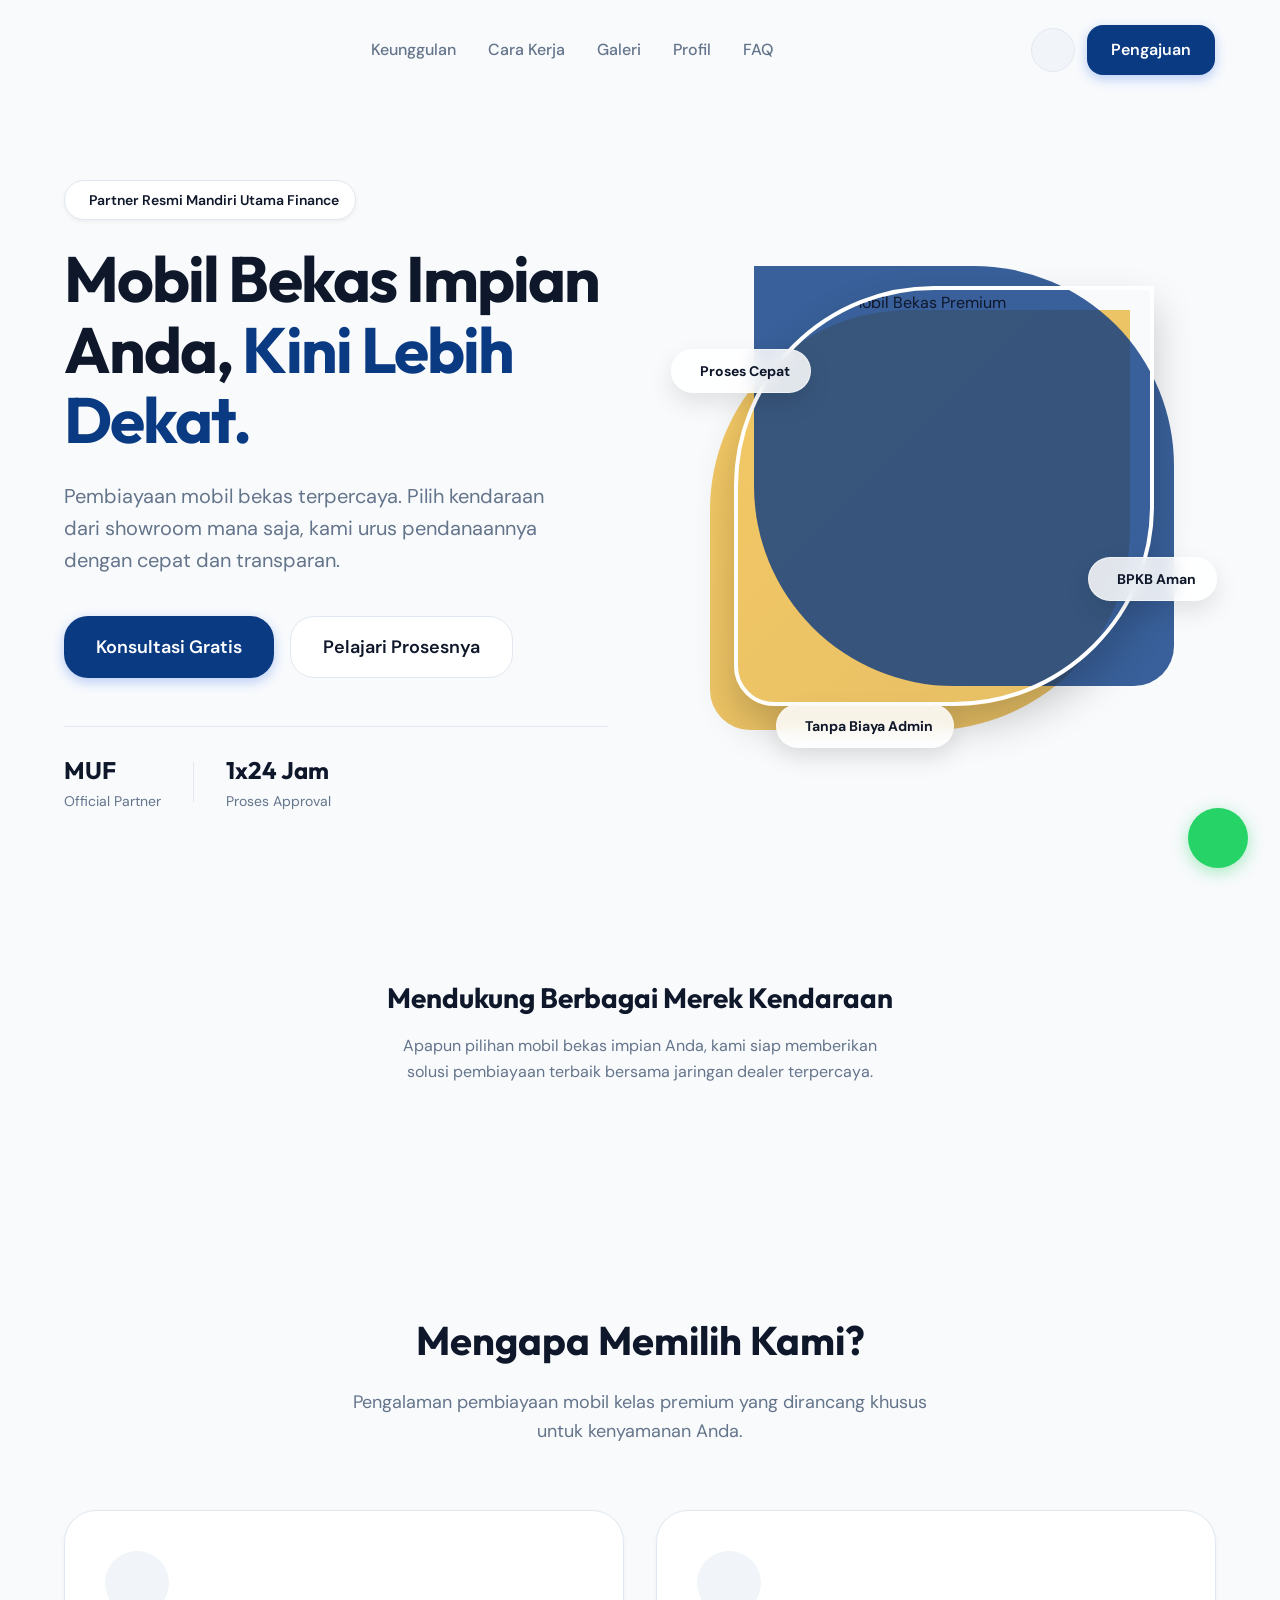
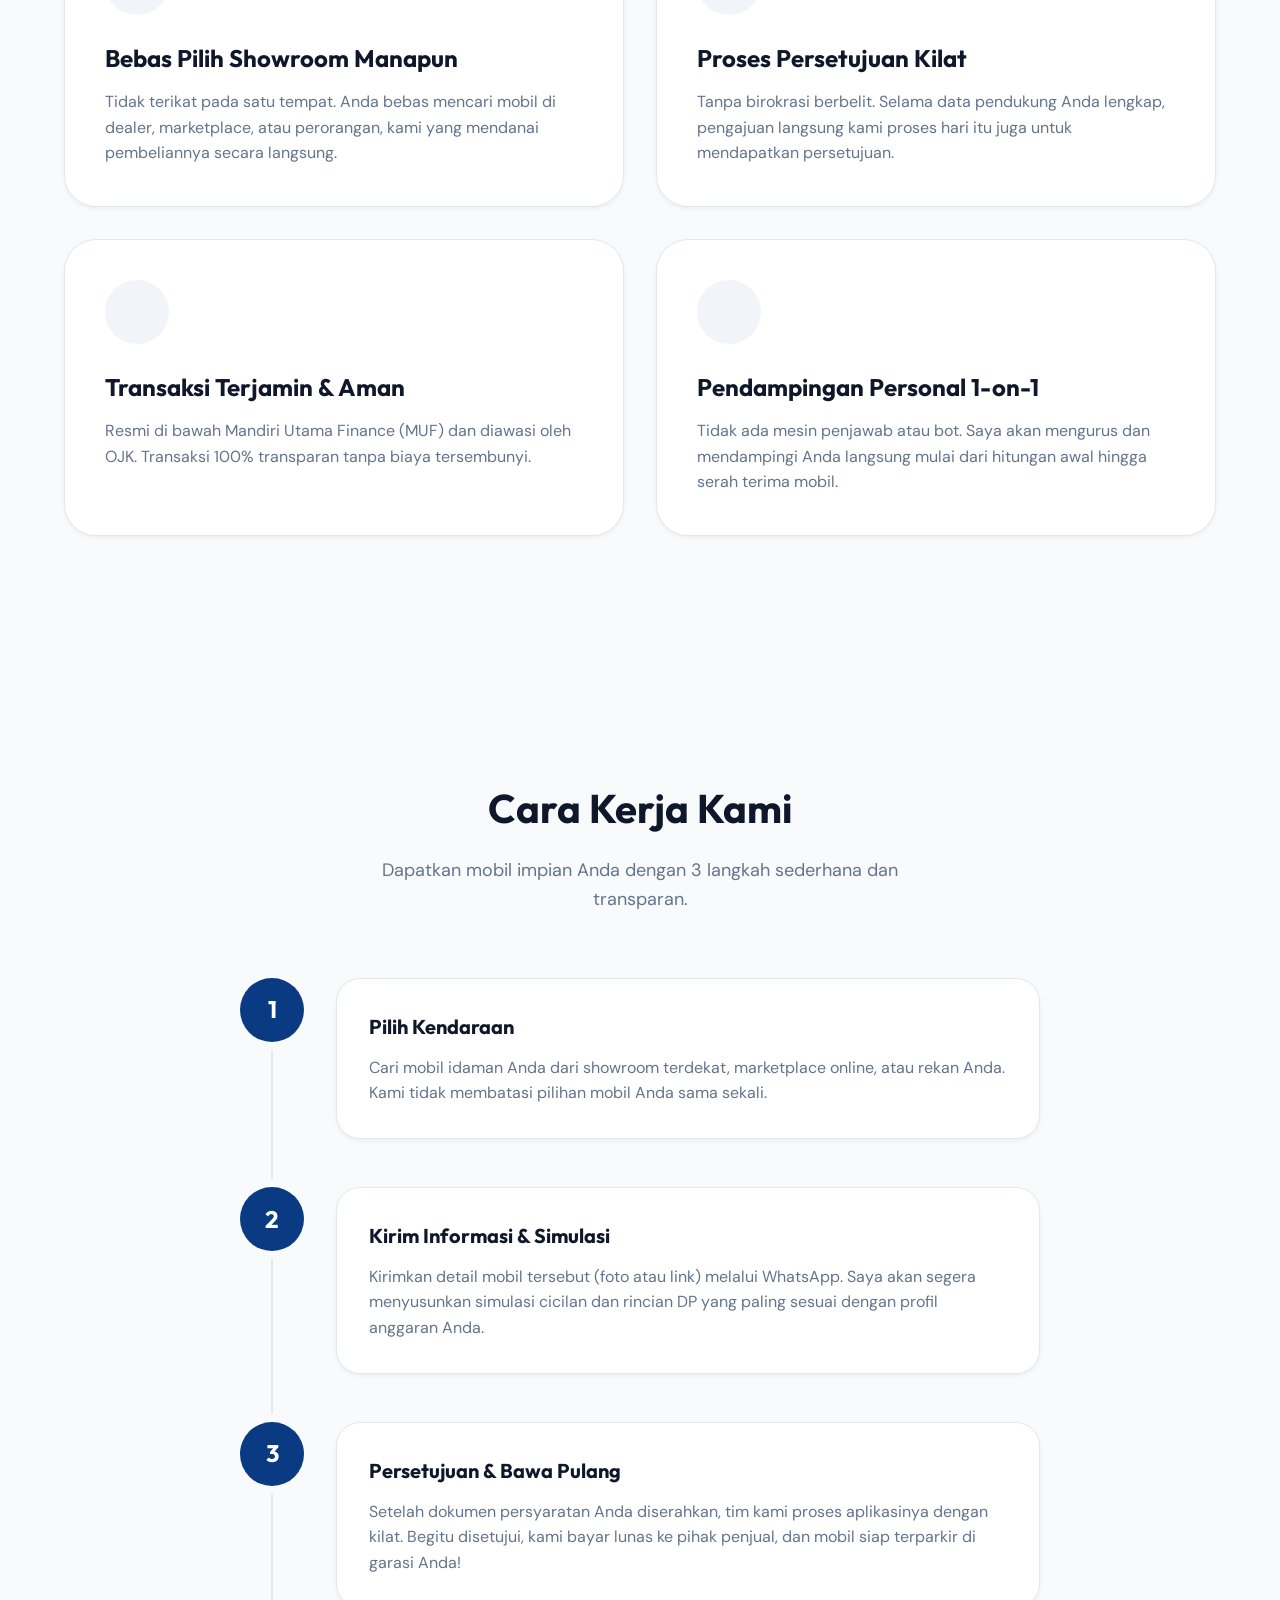
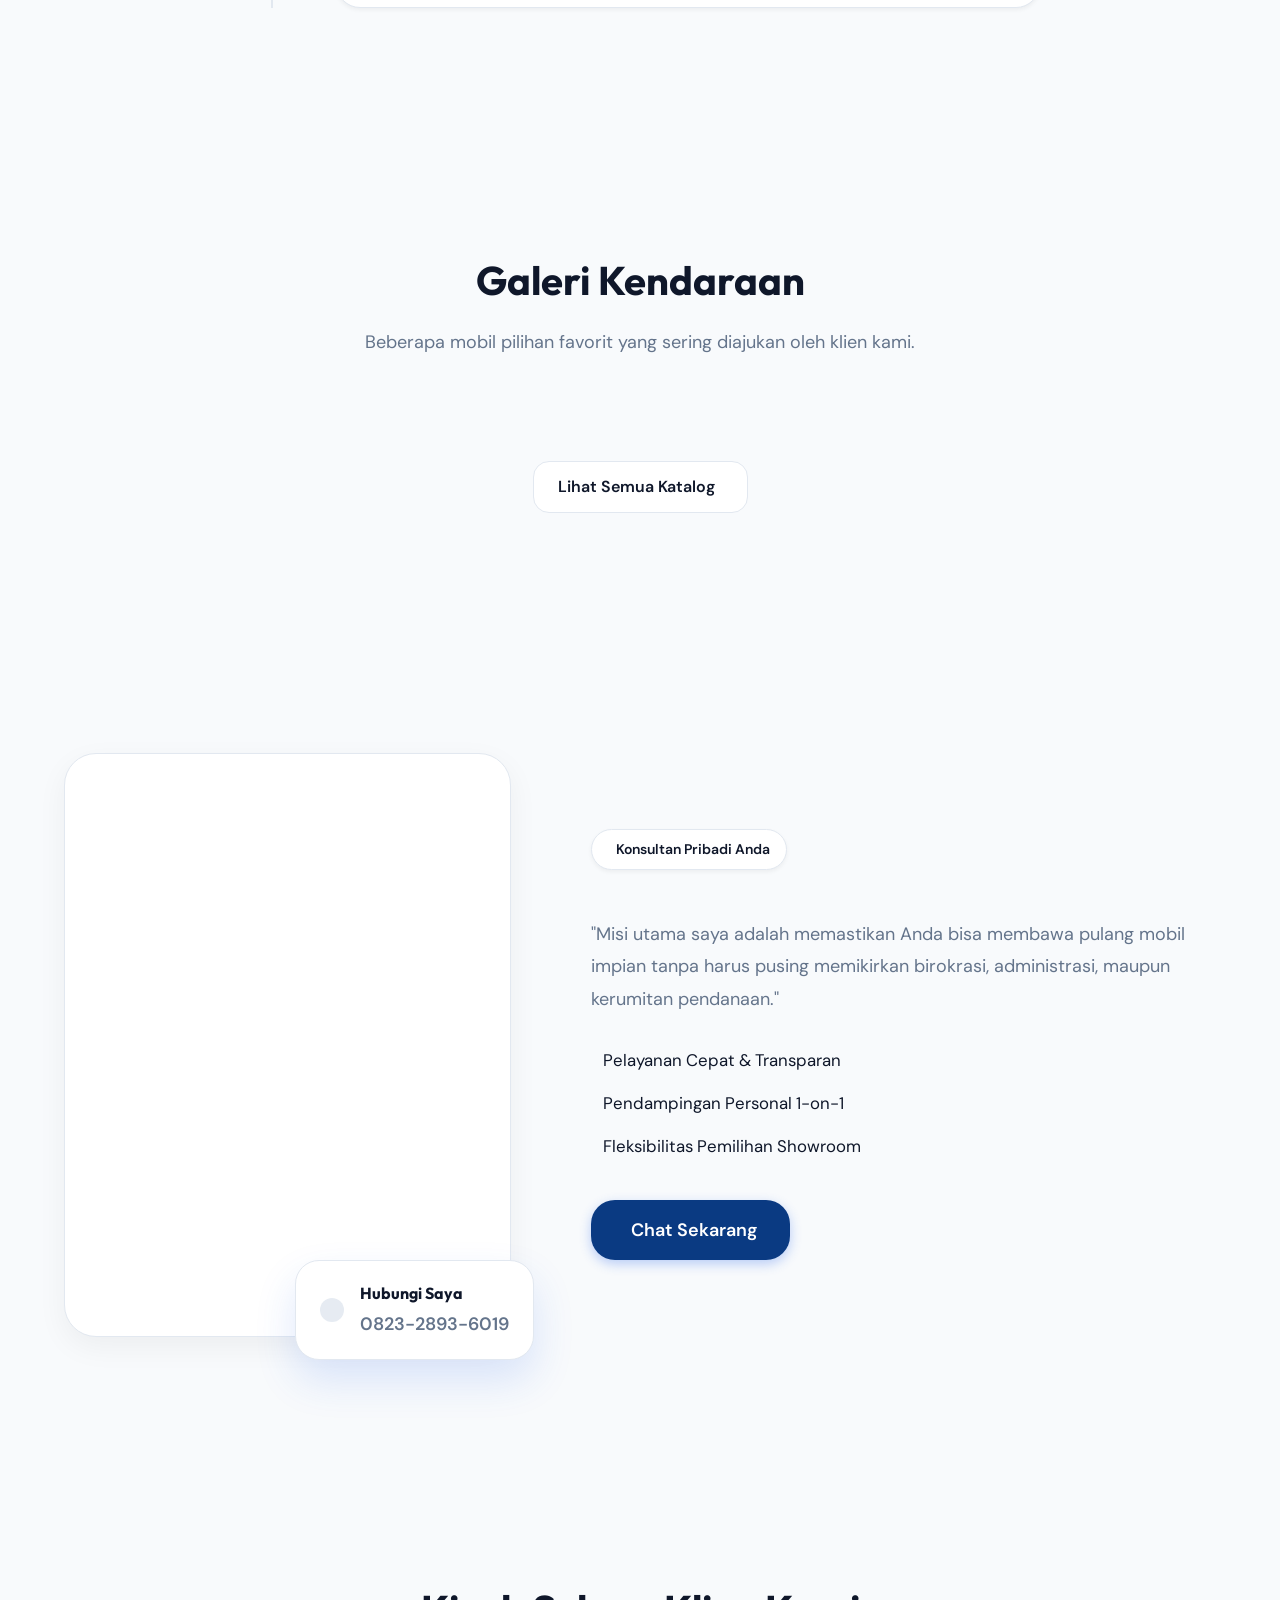
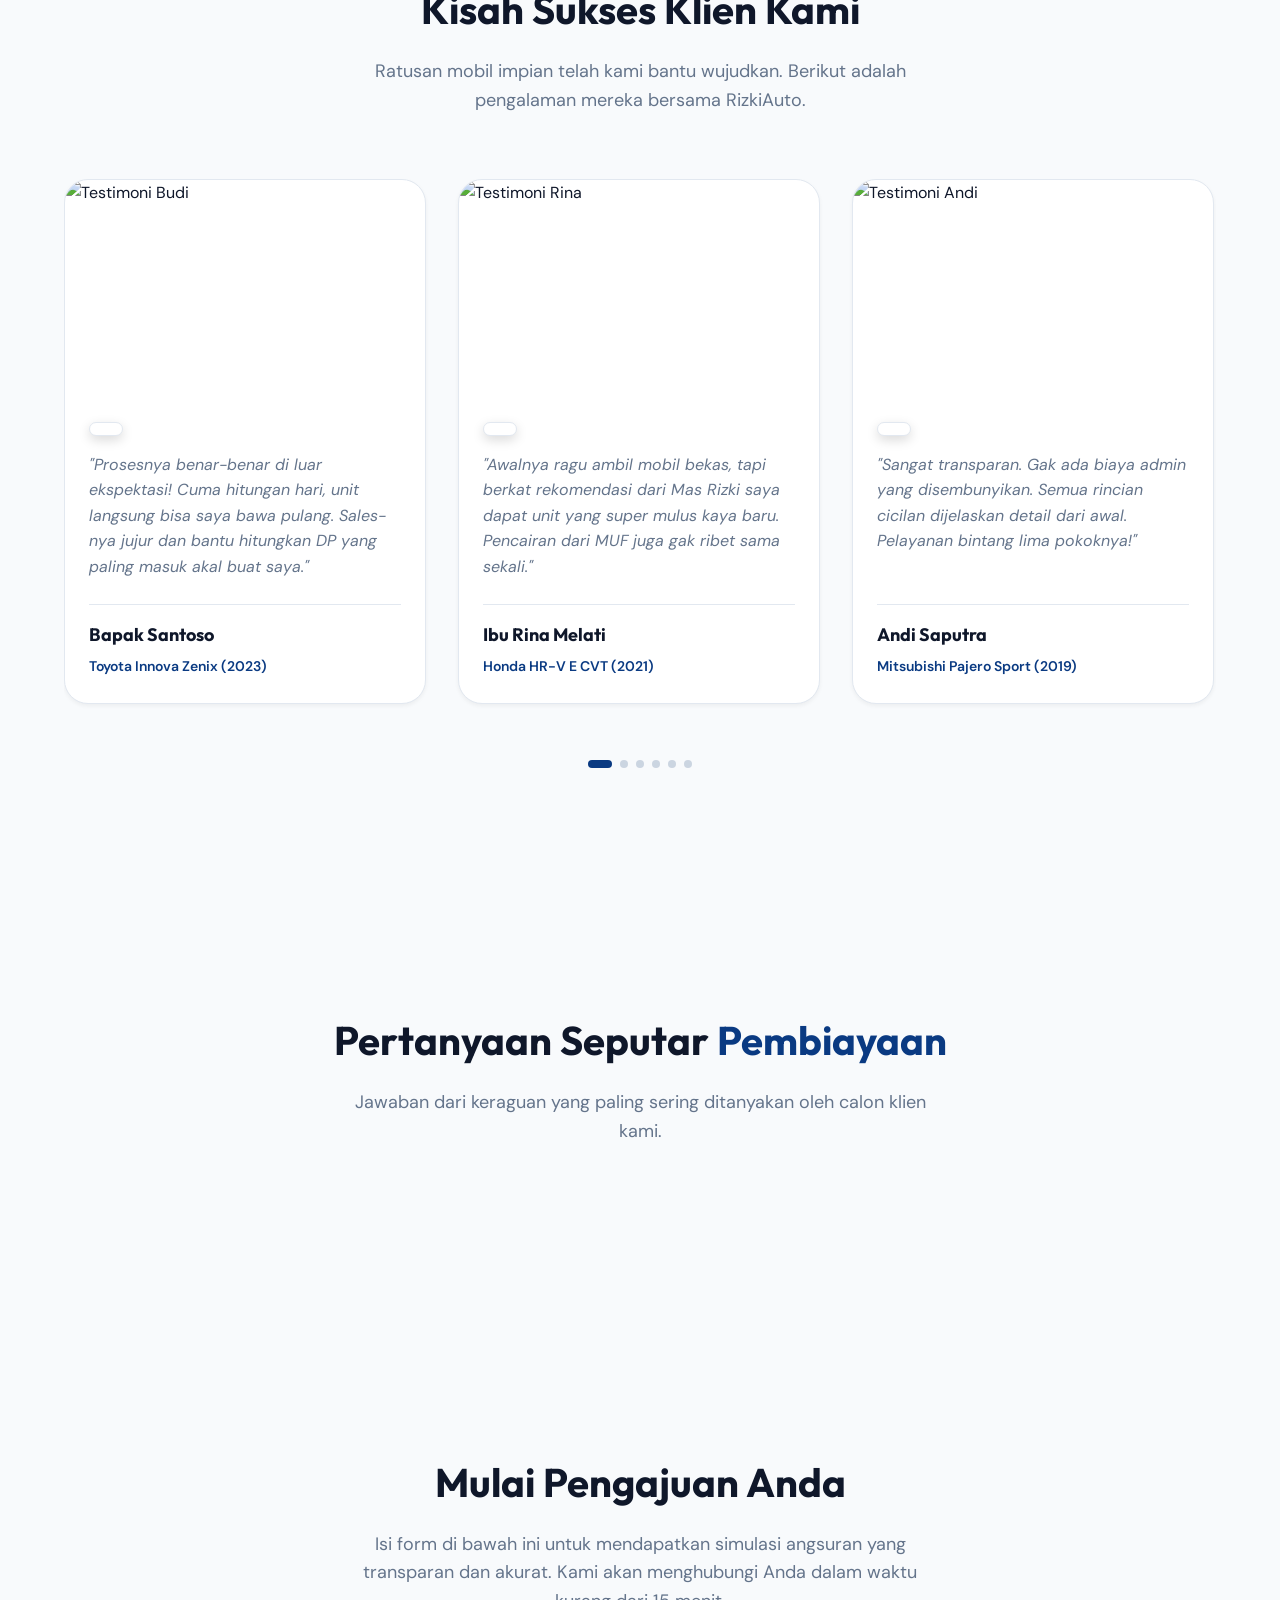
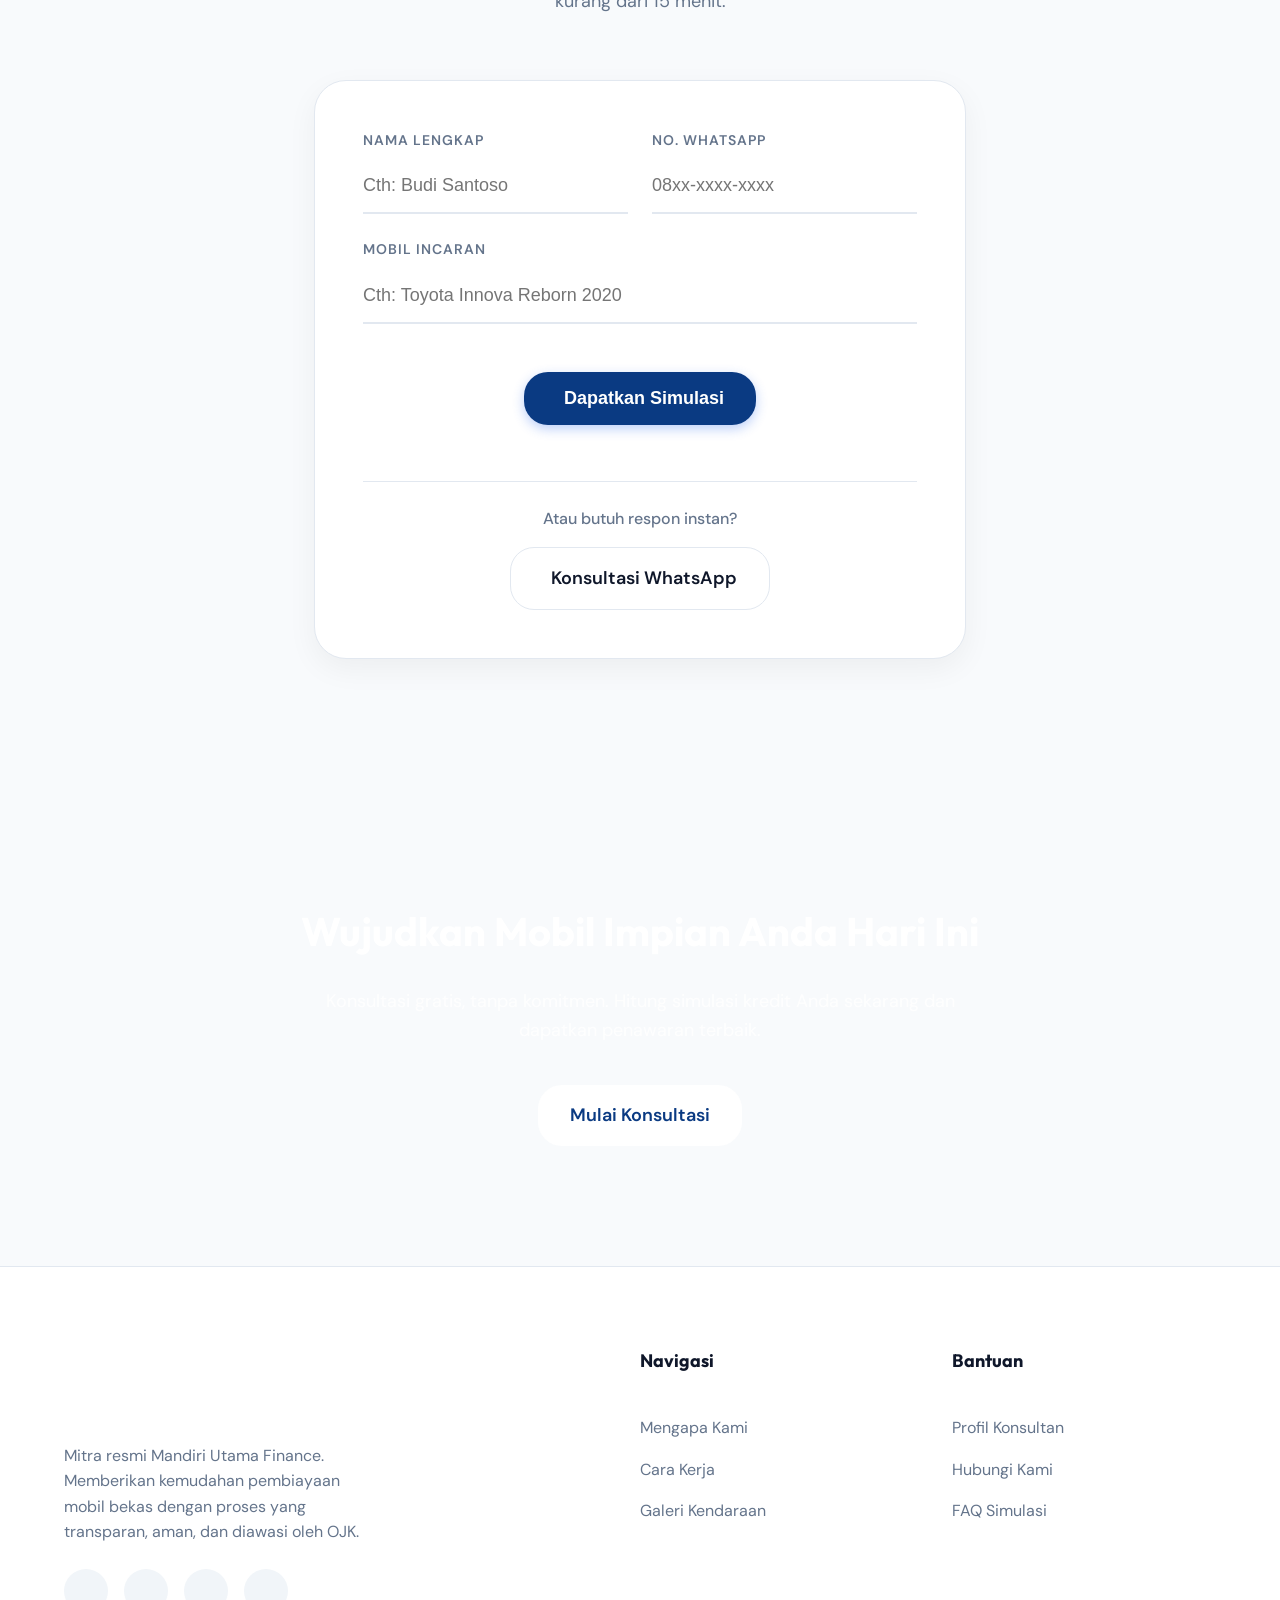
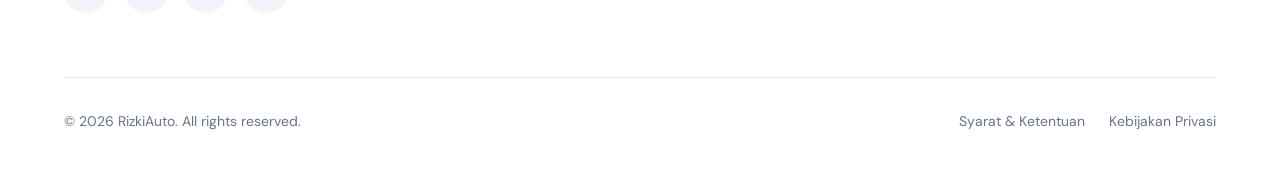
==== index.html @ 4e0bd1a8 "feat: revamp admin dashboard with theme toggle, charts, stats grid, and custom scrollbar" ====
<!DOCTYPE html>
<html lang="id">
<head>
    <meta charset="UTF-8">
    <meta name="viewport" content="width=device-width, initial-scale=1.0">
    <link rel="icon" type="image/x-icon" href="assets/img/favicon.ico">
    <title>RizkiAuto | Pembiayaan Mobil Bekas & Kredit via MUF</title>
    <link rel="canonical" href="https://rizkiauto.id/">
    <meta property="og:image" content="https://rizkiauto.id/assets/img/Photo.jpg">
    <meta property="og:site_name" content="RizkiAuto MUF">
    <meta name="description" content="Layanan pembiayaan mobil bekas terpercaya dan transparan bersama RizkiAuto, konsultan resmi Mandiri Utama Finance (MUF). Hitung simulasi kredit Anda sekarang.">
    <!-- SEO & Social Media (Open Graph) -->
    <meta property="og:title" content="RizkiAuto | Pembiayaan Mobil Bekas & Kredit via MUF">
    <meta property="og:description" content="Layanan pembiayaan mobil bekas terpercaya dan transparan bersama RizkiAuto, konsultan resmi Mandiri Utama Finance (MUF). Hitung simulasi kredit Anda sekarang.">
    <meta property="og:type" content="website">
    <meta property="og:url" content="https://rizkiauto.id">
    
    <!-- Schema Markup (JSON-LD) for Google -->
    <script type="application/ld+json">
    {
      "@context": "https://schema.org",
      "@type": "FinancialService",
      "name": "RizkiAuto - Pembiayaan Mobil Bekas MUF",
      "description": "Layanan pembiayaan dan kredit mobil bekas resmi Mandiri Utama Finance (MUF) dengan DP ringan dan proses cepat.",
      "url": "https://rizkiauto.id",
      "telephone": "+6282328936019",
      "areaServed": "Indonesia"
    }
    </script>
    
    <!-- Fonts -->
    <link rel="preconnect" href="https://fonts.googleapis.com">
    <link rel="preconnect" href="https://fonts.gstatic.com" crossorigin>
    <link href="https://fonts.googleapis.com/css2?family=Outfit:wght@400;500;600;700;800&family=DM+Sans:wght@400;500;600&display=swap" rel="stylesheet">
    
    <!-- Phosphor Icons (Premium Modern Icons) -->
    <link href="https://cdn.jsdelivr.net/npm/remixicon@4.2.0/fonts/remixicon.css" rel="stylesheet" />

    <!-- Main Stylesheet -->
    <link rel="stylesheet" href="assets/css/style.css?v=12">
    <!-- FAQ Schema (JSON-LD) for Google Rich Snippets -->
    <script type="application/ld+json">
    {
      "@context": "https://schema.org",
      "@type": "FAQPage",
      "mainEntity": [{
        "@type": "Question",
        "name": "Apakah bisa dibantu jika data BI Checking (SLIK OJK) kurang bagus?",
        "acceptedAnswer": {
          "@type": "Answer",
          "text": "Tentu, kami akan menganalisa tingkat keparahan dari riwayat SLIK Anda. Selama bukan berstatus Kolektibilitas 5 (Macet Total), tim kami dan pihak MUF akan mencari jalan keluar terbaik atau menyarankan opsi penjamin."
        }
      }, {
        "@type": "Question",
        "name": "Berapa lama proses persetujuan (ACC) kredit?",
        "acceptedAnswer": {
          "@type": "Answer",
          "text": "Proses survei hingga persetujuan rata-rata memakan waktu 1 hingga 3 hari kerja sejak dokumen persyaratan diterima lengkap."
        }
      }, {
        "@type": "Question",
        "name": "Apakah kendaraan harus dari showroom tertentu?",
        "acceptedAnswer": {
          "@type": "Answer",
          "text": "Tidak. Anda bebas mencari mobil impian di mana saja: showroom langganan, marketplace online (OLX, FB), maupun dari perorangan."
        }
      }, {
        "@type": "Question",
        "name": "Apakah ada biaya tersembunyi atau biaya konsultasi?",
        "acceptedAnswer": {
          "@type": "Answer",
          "text": "Tidak ada sama sekali. RizkiAuto tidak memungut biaya pendaftaran atau konsultasi. Semua biaya sudah masuk ke rincian transparan dari MUF."
        }
      }]
    }
    </script>
</head>
<body>



    <!-- Floating Navbar -->
    <nav class="floating-nav">
        <div class="nav-container">
            <a href="#" class="brand">
                <img src="[data-uri]" class="website-logo-img" alt="Mandiri Utama Finance" style="height: 48px; width: auto; object-fit: contain;">
            </a>
                        <div class="nav-links">
                <a href="#keunggulan">Keunggulan</a>
                <a href="#proses">Cara Kerja</a>
                <a href="galeri.html">Galeri</a>
                <a href="#profil">Profil</a>
                <a href="#faq">FAQ</a>
            </div>
            <div class="nav-actions">
                <button id="theme-toggle" class="icon-btn desktop-only" aria-label="Toggle Theme">
                    <i class="ri-moon-line"></i>
                </button>
                <a href="#kontak" class="btn btn-primary desktop-only">Pengajuan</a>
                <button id="mobile-menu-btn" class="icon-btn mobile-only" aria-label="Menu">
                    <i class="ri-menu-3-line"></i>
                </button>
            </div>
        </div>
        <!-- Mobile Dropdown Menu -->
        <div id="mobile-menu" class="mobile-menu-dropdown">
            <div class="mobile-nav-links">
                <!-- Links will be cloned by JS or we can hardcode them, but let s just copy them -->
                <a href="index.html#keunggulan">Keunggulan</a>
                <a href="index.html#proses">Cara Kerja</a>
                <a href="galeri.html">Galeri</a>
                <a href="index.html#profil">Profil</a>
                <a href="index.html#faq">FAQ</a>
            </div>
            <div class="mobile-nav-bottom">
                <button id="theme-toggle-mobile-menu" class="btn btn-secondary" style="width: 100%; justify-content: center; margin-bottom: 12px;">
                    <i class="ri-moon-line"></i> Ganti Tema
                </button>
                <a href="#kontak" class="btn btn-primary" style="width: 100%; justify-content: center;">Pengajuan</a>
            </div>
        </div>
    </nav>

    <main>
        <!-- Clean, Professional Hero Section -->
        <section class="hero">
            <div class="container hero-container">
                <div class="hero-content">
                    <div class="badge">
                        <i class="ri-checkbox-circle-fill text-primary"></i>
                        Partner Resmi Mandiri Utama Finance
                    </div>
                    <h1 class="hero-title">
                        Mobil Bekas Impian Anda, <span class="text-primary">Kini Lebih Dekat.</span>
                    </h1>
                    <p class="hero-subtitle">
                        Pembiayaan mobil bekas terpercaya. Pilih kendaraan dari showroom mana saja, kami urus pendanaannya dengan cepat dan transparan.
                    </p>
                    <div class="hero-cta-group">
                        <a href="https://wa.me/6282328936019" class="btn btn-primary btn-large" target="_blank">
                            Konsultasi Gratis
                        </a>
                        <a href="#proses" class="btn btn-secondary btn-large">
                            Pelajari Prosesnya
                        </a>
                    </div>
                    
                    <div class="trust-indicators">
                        <div class="stat-item">
                            <span class="stat-value">MUF</span>
                            <span class="stat-label">Official Partner</span>
                        </div>
                        <div class="stat-divider"></div>
                        <div class="stat-item">
                            <span class="stat-value">1x24 Jam</span>
                            <span class="stat-label">Proses Approval</span>
                        </div>
                    </div>
                </div>

                <div class="hero-visual">
                    <div class="hero-image-shape">
                                                <img src="assets/img/car1.avif" alt="Pembiayaan Mobil Bekas Premium" class="hero-main-image">
                        
                        <!-- Floating Info Badges -->
                        <div class="floating-badge badge-1">
                            <i class="ri-flashlight-fill"></i>
                            <span>Proses Cepat</span>
                        </div>
                        <div class="floating-badge badge-2">
                            <i class="ri-shield-check-fill"></i>
                            <span>BPKB Aman</span>
                        </div>
                        <div class="floating-badge badge-3">
                            <i class="ri-hand-coin-fill"></i>
                            <span>Tanpa Biaya Admin</span>
                        </div>
                    </div>
                </div>
            </div>
        </section>

        <!-- Brand Marquee Section -->
        <div class="brand-marquee-section">
            <div class="container">
                <div style="text-align: center; margin-bottom: 40px;">
                    <h3 style="font-family: var(--font-display); font-size: 1.75rem; font-weight: 700; color: var(--text-main); margin-bottom: 12px;">Mendukung Berbagai Merek Kendaraan</h3>
                    <p style="color: var(--text-muted); max-width: 500px; margin: 0 auto;">Apapun pilihan mobil bekas impian Anda, kami siap memberikan solusi pembiayaan terbaik bersama jaringan dealer terpercaya.</p>
                </div>
                <div class="brand-marquee">
                <div class="brand-marquee-track"></div>
                </div>
            </div>
        </div>
    </div>

        <!-- Bento Grid Features Section -->
        <section id="keunggulan" class="section">
            <div class="container">
                <div class="section-header text-center">
                    <h2 class="section-title">Mengapa Memilih Kami?</h2>
                    <p class="section-subtitle">Pengalaman pembiayaan mobil kelas premium yang dirancang khusus untuk kenyamanan Anda.</p>
                </div>

                <div class="features-grid">
                    <div class="feature-card">
                        <div class="icon-circle text-primary"><i class="ri-store-2-line"></i></div>
                        <h3>Bebas Pilih Showroom Manapun</h3>
                        <p>Tidak terikat pada satu tempat. Anda bebas mencari mobil di dealer, marketplace, atau perorangan, kami yang mendanai pembeliannya secara langsung.</p>
                    </div>

                    <div class="feature-card">
                        <div class="icon-circle text-success"><i class="ri-flashlight-line"></i></div>
                        <h3>Proses Persetujuan Kilat</h3>
                        <p>Tanpa birokrasi berbelit. Selama data pendukung Anda lengkap, pengajuan langsung kami proses hari itu juga untuk mendapatkan persetujuan.</p>
                    </div>

                    <div class="feature-card">
                        <div class="icon-circle text-warning"><i class="ri-shield-check-line"></i></div>
                        <h3>Transaksi Terjamin & Aman</h3>
                        <p>Resmi di bawah Mandiri Utama Finance (MUF) dan diawasi oleh OJK. Transaksi 100% transparan tanpa biaya tersembunyi.</p>
                    </div>

                    <div class="feature-card">
                        <div class="icon-circle text-primary"><i class="ri-shake-hands-line"></i></div>
                        <h3>Pendampingan Personal 1-on-1</h3>
                        <p>Tidak ada mesin penjawab atau bot. Saya akan mengurus dan mendampingi Anda langsung mulai dari hitungan awal hingga serah terima mobil.</p>
                    </div>
                </div>
            </div>
        </section>

        <!-- Process Section -->
        <section id="proses" class="section">
            <div class="container">
                <div class="section-header text-center">
                    <h2 class="section-title">Cara Kerja Kami</h2>
                    <p class="section-subtitle">Dapatkan mobil impian Anda dengan 3 langkah sederhana dan transparan.</p>
                </div>
                
                <div class="timeline">
                    <!-- Step 1 -->
                    <div class="timeline-item">
                        <div class="timeline-number">1</div>
                        <div class="timeline-content">
                            <h4>Pilih Kendaraan</h4>
                            <p>Cari mobil idaman Anda dari showroom terdekat, marketplace online, atau rekan Anda. Kami tidak membatasi pilihan mobil Anda sama sekali.</p>
                        </div>
                    </div>
                    
                    <!-- Step 2 -->
                    <div class="timeline-item">
                        <div class="timeline-number">2</div>
                        <div class="timeline-content">
                            <h4>Kirim Informasi & Simulasi</h4>
                            <p>Kirimkan detail mobil tersebut (foto atau link) melalui WhatsApp. Saya akan segera menyusunkan simulasi cicilan dan rincian DP yang paling sesuai dengan profil anggaran Anda.</p>
                        </div>
                    </div>
                    
                    <!-- Step 3 -->
                    <div class="timeline-item">
                        <div class="timeline-number">3</div>
                        <div class="timeline-content">
                            <h4>Persetujuan & Bawa Pulang</h4>
                            <p>Setelah dokumen persyaratan Anda diserahkan, tim kami proses aplikasinya dengan kilat. Begitu disetujui, kami bayar lunas ke pihak penjual, dan mobil siap terparkir di garasi Anda!</p>
                        </div>
                    </div>
                </div>
            </div>
        </section>

        <!-- Gallery / Katalog Section -->
        <section id="katalog" class="section">
            <div class="container">
                <div class="section-header text-center">
                    <h2 class="section-title">Galeri Kendaraan</h2>
                    <p class="section-subtitle">Beberapa mobil pilihan favorit yang sering diajukan oleh klien kami.</p>
                </div>
                
                <div class="gallery-grid"></div>
                <div class="text-center" style="margin-top: 40px;">
                    <a href="galeri.html" class="btn btn-secondary">Lihat Semua Katalog <i class="ri-arrow-right-line"></i></a>
                </div>
            </div>
        </section>

        <!-- Dedicated Consultant Profile Section -->
        <section id="profil" class="section">
            <div class="container">
                <div class="profil-grid">
                    <div class="profil-image-wrapper">
                        <!-- Portrait photo taking up substantial vertical space -->
                        <img id="profile-portrait-img" src="[data-uri]" alt="Rizki Hardiansyah" class="profil-portrait" onerror="this.src='https://images.unsplash.com/photo-1560250097-0b93528c311a?auto=format&fit=crop&q=80&w=600'">
                        <div class="floating-contact-card">
                            <i class="ri-phone-fill text-primary"></i>
                            <div>
                                <h5>Hubungi Saya</h5>
                                <p id="profile-phone-text">0823-2893-6019</p>
                            </div>
                        </div>
                    </div>
                    
                    <div class="profil-content">
                        <div class="badge"><i class="ri-user-star-fill"></i> Konsultan Pribadi Anda</div>
                        <h2 id="profile-name-text" class="section-title" style="margin-bottom: 8px;"></h2>
                        <h3 id="profile-role-text" class="role-text text-primary" style="margin-bottom: 24px; font-family: var(--font-display); font-size: 1.5rem;"></h3>
                        
                        <p class="bio-text" style="font-size: 1.125rem; color: var(--text-muted); margin-bottom: 32px; line-height: 1.8;">
                            "Misi utama saya adalah memastikan Anda bisa membawa pulang mobil impian tanpa harus pusing memikirkan birokrasi, administrasi, maupun kerumitan pendanaan."
                        </p>
                        
                        <ul class="profil-features" style="list-style: none; margin-bottom: 40px;">
                            <li style="display: flex; align-items: center; gap: 12px; margin-bottom: 16px; font-size: 1.05rem;">
                                <i class="ri-checkbox-circle-fill text-success" style="font-size: 1.5rem;"></i> Pelayanan Cepat & Transparan
                            </li>
                            <li style="display: flex; align-items: center; gap: 12px; margin-bottom: 16px; font-size: 1.05rem;">
                                <i class="ri-checkbox-circle-fill text-success" style="font-size: 1.5rem;"></i> Pendampingan Personal 1-on-1
                            </li>
                            <li style="display: flex; align-items: center; gap: 12px; font-size: 1.05rem;">
                                <i class="ri-checkbox-circle-fill text-success" style="font-size: 1.5rem;"></i> Fleksibilitas Pemilihan Showroom
                            </li>
                        </ul>
                        
                        <a href="https://wa.me/6282328936019" class="btn btn-primary btn-large" target="_blank">
                            <i class="ri-whatsapp-fill"></i> Chat Sekarang
                        </a>
                    </div>
                </div>
            </div>
        </section>
        <!-- Testimoni Section -->
        <section id="testimoni" class="section">
            <div class="container">
                <div class="section-header text-center">
                    <h2 class="section-title">Kisah Sukses Klien Kami</h2>
                    <p class="section-subtitle">Ratusan mobil impian telah kami bantu wujudkan. Berikut adalah pengalaman mereka bersama RizkiAuto.</p>
                </div>
                
                <div class="testimonial-carousel-wrapper">
                    
                    
                    <div class="testimonial-grid carousel-track">
                        <!-- Card 1 -->
                        <div class="testi-card">
                            <div class="testi-photo">
                                <img src="assets/img/testimoni/testimoni-1.jpg" alt="Testimoni Budi">
                                <div class="testi-rating">
                                    <i class="ri-star-fill"></i><i class="ri-star-fill"></i><i class="ri-star-fill"></i><i class="ri-star-fill"></i><i class="ri-star-fill"></i>
                                </div>
                            </div>
                            <div class="testi-content">
                                <i class="ri-double-quotes-l quote-icon"></i>
                                <p class="testi-text">"Prosesnya benar-benar di luar ekspektasi! Cuma hitungan hari, unit langsung bisa saya bawa pulang. Sales-nya jujur dan bantu hitungkan DP yang paling masuk akal buat saya."</p>
                                <div class="testi-divider"></div>
                                <div class="testi-author">
                                    <h4>Bapak Santoso</h4>
                                    <span>Toyota Innova Zenix (2023)</span>
                                </div>
                            </div>
                        </div>
                        
                        <!-- Card 2 -->
                        <div class="testi-card">
                            <div class="testi-photo">
                                <img src="assets/img/testimoni/testimoni-2.jpg" alt="Testimoni Rina">
                                <div class="testi-rating">
                                    <i class="ri-star-fill"></i><i class="ri-star-fill"></i><i class="ri-star-fill"></i><i class="ri-star-fill"></i><i class="ri-star-fill"></i>
                                </div>
                            </div>
                            <div class="testi-content">
                                <i class="ri-double-quotes-l quote-icon"></i>
                                <p class="testi-text">"Awalnya ragu ambil mobil bekas, tapi berkat rekomendasi dari Mas Rizki saya dapat unit yang super mulus kaya baru. Pencairan dari MUF juga gak ribet sama sekali."</p>
                                <div class="testi-divider"></div>
                                <div class="testi-author">
                                    <h4>Ibu Rina Melati</h4>
                                    <span>Honda HR-V E CVT (2021)</span>
                                </div>
                            </div>
                        </div>

                        <!-- Card 3 -->
                        <div class="testi-card">
                            <div class="testi-photo">
                                <img src="assets/img/testimoni/testimoni-3.jpg" alt="Testimoni Andi">
                                <div class="testi-rating">
                                    <i class="ri-star-fill"></i><i class="ri-star-fill"></i><i class="ri-star-fill"></i><i class="ri-star-fill"></i><i class="ri-star-fill"></i>
                                </div>
                            </div>
                            <div class="testi-content">
                                <i class="ri-double-quotes-l quote-icon"></i>
                                <p class="testi-text">"Sangat transparan. Gak ada biaya admin yang disembunyikan. Semua rincian cicilan dijelaskan detail dari awal. Pelayanan bintang lima pokoknya!"</p>
                                <div class="testi-divider"></div>
                                <div class="testi-author">
                                    <h4>Andi Saputra</h4>
                                    <span>Mitsubishi Pajero Sport (2019)</span>
                                </div>
                            </div>
                        </div>
                        
                        <!-- Card 4 -->
                        <div class="testi-card">
                            <div class="testi-photo">
                                <img src="assets/img/car1.avif" alt="Testimoni Fajar">
                                <div class="testi-rating">
                                    <i class="ri-star-fill"></i><i class="ri-star-fill"></i><i class="ri-star-fill"></i><i class="ri-star-fill"></i><i class="ri-star-fill"></i>
                                </div>
                            </div>
                            <div class="testi-content">
                                <i class="ri-double-quotes-l quote-icon"></i>
                                <p class="testi-text">"Dibantu cari unit ke berbagai showroom sampai dapat yang bener-bener perfect. Bunga dari MUF juga bersaing banget. Sangat direkomendasikan!"</p>
                                <div class="testi-divider"></div>
                                <div class="testi-author">
                                    <h4>Fajar Hidayat</h4>
                                    <span>Toyota Fortuner VRZ (2020)</span>
                                </div>
                            </div>
                        </div>
                        
                        <!-- Card 5 -->
                        <div class="testi-card">
                            <div class="testi-photo">
                                <img src="assets/img/car2.avif" alt="Testimoni Anita">
                                <div class="testi-rating">
                                    <i class="ri-star-fill"></i><i class="ri-star-fill"></i><i class="ri-star-fill"></i><i class="ri-star-fill"></i><i class="ri-star-fill"></i>
                                </div>
                            </div>
                            <div class="testi-content">
                                <i class="ri-double-quotes-l quote-icon"></i>
                                <p class="testi-text">"Saya ibu rumah tangga yang gak ngerti mesin mobil, untung Mas Rizki bantu cek fisik kendaraannya juga sebelum di-ACC. Mobilnya enak dipakai dan gak ada PR."</p>
                                <div class="testi-divider"></div>
                                <div class="testi-author">
                                    <h4>Ibu Anita</h4>
                                    <span>Honda Brio Satya (2022)</span>
                                </div>
                            </div>
                        </div>
                        
                        <!-- Card 6 -->
                        <div class="testi-card">
                            <div class="testi-photo">
                                <img src="assets/img/car3.avif" alt="Testimoni Denny">
                                <div class="testi-rating">
                                    <i class="ri-star-fill"></i><i class="ri-star-fill"></i><i class="ri-star-fill"></i><i class="ri-star-fill"></i><i class="ri-star-fill"></i>
                                </div>
                            </div>
                            <div class="testi-content">
                                <i class="ri-double-quotes-l quote-icon"></i>
                                <p class="testi-text">"Tukar tambah mobil lama jadi gampang banget. Harga taksirannya tinggi, dan sisa dananya bisa langsung dipakai buat DP mobil baru. Top markotop!"</p>
                                <div class="testi-divider"></div>
                                <div class="testi-author">
                                    <h4>Keluarga Denny</h4>
                                    <span>Toyota Avanza Veloz (2021)</span>
                                </div>
                            </div>
                        </div>
                    </div>
                    
                    <div class="carousel-dots"></div>
                </div>
            </div>
        </section>

        <!-- FAQ Section -->
        <section id="faq" class="section">
            <div class="container" style="max-width: 800px;">
                <div class="text-center section-header">
                    <h2 class="section-title">Pertanyaan Seputar <span class="text-primary">Pembiayaan</span></h2>
                    <p class="section-subtitle" style="margin: 0 auto;">Jawaban dari keraguan yang paling sering ditanyakan oleh calon klien kami.</p>
                </div>

                <div class="faq-list"></div>
            </div>
        </section>



        <!-- Dedicated Contact Form Section -->
        <section id="kontak" class="section">
            <div class="container" style="max-width: 700px;">
                <div class="text-center section-header">
                    <h2 class="section-title">Mulai Pengajuan Anda</h2>
                    <p class="section-subtitle" style="margin: 0 auto;">Isi form di bawah ini untuk mendapatkan simulasi angsuran yang transparan dan akurat. Kami akan menghubungi Anda dalam waktu kurang dari 15 menit.</p>
                </div>
                
                <div class="contact-form-wrapper" style="background: var(--bg-surface); padding: 48px; border-radius: var(--radius-xl); border: 1px solid var(--border); box-shadow: var(--shadow-md);">
                    <form id="modernContactForm" class="minimal-form">
                        <div class="form-row">
                            <div class="form-group">
                                <label for="name">Nama Lengkap</label>
                                <input type="text" id="name" required placeholder="Cth: Budi Santoso">
                            </div>
                            <div class="form-group">
                                <label for="phone">No. WhatsApp</label>
                                <input type="tel" id="phone" required placeholder="08xx-xxxx-xxxx">
                            </div>
                        </div>
                        <div class="form-group">
                            <label for="car">Mobil Incaran</label>
                            <input type="text" id="car" required placeholder="Cth: Toyota Innova Reborn 2020">
                        </div>

                        <div class="text-center" style="margin-top: 24px;">
                            <button type="submit" class="btn btn-primary btn-large">
                                <i class="ri-calculator-line"></i> Dapatkan Simulasi
                            </button>
                        </div>
                        
                        <div class="text-center" style="margin-top: 32px; padding-top: 24px; border-top: 1px solid var(--border);">
                            <p style="color: var(--text-muted); margin-bottom: 16px; font-weight: 500;">Atau butuh respon instan?</p>
                            <a href="https://wa.me/6282328936019" class="btn btn-secondary btn-large" target="_blank">
                                <i class="ri-whatsapp-fill" style="color: #25D366; font-size: 1.5rem;"></i> Konsultasi WhatsApp
                            </a>
                        </div>
                    </form>
                </div>
            </div>
        </section>
    </main>

    <!-- Pre-Footer CTA Section -->
    <section class="cta-section text-white">
        <div class="container text-center">
            <div class="cta-content">
                <h2>Wujudkan Mobil Impian Anda Hari Ini</h2>
                <p>Konsultasi gratis, tanpa komitmen. Hitung simulasi kredit Anda sekarang dan dapatkan penawaran terbaik.</p>
                <a href="#kontak" class="btn btn-light btn-large">Mulai Konsultasi</a>
            </div>
        </div>
    </section>

    <footer class="footer">
        <div class="container">
            <div class="footer-content">
                <!-- Col 1: Brand & Desc -->
                <div class="footer-brand">
                    <a href="#" class="brand">
                        <img src="[data-uri]" class="website-logo-img" alt="Mandiri Utama Finance" style="height: 56px; width: auto; object-fit: contain; margin-bottom: 16px;">
                    </a>
                    <p class="brand-desc">Mitra resmi Mandiri Utama Finance. Memberikan kemudahan pembiayaan mobil bekas dengan proses yang transparan, aman, dan diawasi oleh OJK.</p>
                    <div class="social-links">
                        <a href="https://instagram.com" aria-label="Instagram"><i class="ri-instagram-fill"></i></a>
                        <a href="https://facebook.com" aria-label="Facebook"><i class="ri-facebook-circle-fill"></i></a>
                        <a href="https://wa.me/6282328936019" aria-label="WhatsApp"><i class="ri-whatsapp-fill"></i></a>
                        <a href="mailto:halo@rizkiauto.com" aria-label="Email"><i class="ri-mail-fill"></i></a>
                    </div>
                </div>
                
                <!-- Col 2: Navigation -->
                <div class="footer-links">
                    <h4>Navigasi</h4>
                    <a href="#keunggulan">Mengapa Kami</a>
                    <a href="#proses">Cara Kerja</a>
                    <a href="#katalog">Galeri Kendaraan</a>
                </div>

                <!-- Col 3: Support -->
                <div class="footer-links">
                    <h4>Bantuan</h4>
                    <a href="index.html#profil">Profil Konsultan</a>
                    <a href="index.html#kontak">Hubungi Kami</a>
                    <a href="index.html#faq">FAQ Simulasi</a>
                </div>
            </div>
            
            <div class="footer-bottom">
                <p>&copy; 2026 RizkiAuto. All rights reserved.</p>
                <div class="footer-bottom-links">
                    <a href="syarat.html">Syarat & Ketentuan</a>
                    <a href="privasi.html">Kebijakan Privasi</a>
                </div>
            </div>
        </div>
    </footer>

        <!-- Floating Theme Toggle for Mobile -->
    
        <!-- Floating WhatsApp -->
    <a href="https://wa.me/6282328936019" class="floating-wa" target="_blank" aria-label="Konsultasi WhatsApp">
        <i class="ri-whatsapp-fill"></i>
    </a>
    <!-- Supabase JS (Frontend) -->
    <script src="https://cdn.jsdelivr.net/npm/@supabase/supabase-js@2"></script>
    <script src="assets/js/supabase-config.js"></script>
    <script src="assets/js/script.js?v=62"></script>
</body>
</html>
---- assets/css/style.css ----
/* 
=========================================
MODERN PREMIUM CSS FOR RIZKIAUTO
Fonts: Inter & Space Grotesk
Icons: Phosphor
=========================================
*/

:root {
        /* Color Palette - Premium Corporate (Mandiri MUF Style) */
    --primary: #0a3a82;
    --primary-hover: #072a61;
    --primary-light: rgba(10, 58, 130, 0.1);
    --secondary: #0f172a;
    --accent: #f2a900;
    --accent-hover: #d99600;
    --success: #10b981;
    --warning: #f59e0b;
    
    /* Backgrounds */
    --bg-body: #f8fafc;
    --bg-surface: #ffffff;
    --bg-subtle: #f1f5f9;
    
    /* Text */
    --text-main: #0f172a;
    --text-muted: #64748b;
    
    /* UI Elements */
    --border: #e2e8f0;
    --radius-sm: 8px;
    --radius-md: 16px;
    --radius-lg: 24px;
    --radius-xl: 32px;
    
    /* Shadows */
    --shadow-sm: 0 2px 4px rgba(0,0,0,0.05);
    --shadow-md: 0 10px 30px rgba(0,0,0,0.05);
    --shadow-float: 0 20px 40px rgba(37, 99, 235, 0.15);
    
    /* Typography */
    --font-sans: 'DM Sans', sans-serif;
    --font-display: 'Outfit', sans-serif;
    --font-body: 'DM Sans', sans-serif;
    
    /* Transitions */
    --transition: all 0.3s cubic-bezier(0.4, 0, 0.2, 1);
}

/* Dark Theme Variables */
html.dark-mode {
    --bg-body: #020617;
    --bg-surface: #0f172a;
    --bg-subtle: #1e293b;
    --text-main: #f8fafc;
    --text-muted: #94a3b8;
    --border: #1e293b;
    --shadow-md: 0 10px 30px rgba(0,0,0,0.4);
    --shadow-float: 0 20px 40px rgba(0,0,0,0.5);
    --primary: #3b82f6;
    --primary-hover: #60a5fa;
    --primary-light: rgba(59, 130, 246, 0.15);
    --accent: #fcd34d;
    --accent-hover: #fde68a;
}
/* Custom Scrollbar */
::-webkit-scrollbar {
    width: 12px;
}
::-webkit-scrollbar-track {
    background: var(--bg-body);
}
::-webkit-scrollbar-thumb {
    background-color: var(--text-muted);
    border-radius: 6px;
    border: 3px solid var(--bg-body);
}
::-webkit-scrollbar-thumb:hover {
    background-color: var(--primary);
}
html {
    scrollbar-width: thin;
    scrollbar-color: var(--text-muted) var(--bg-body);
}

/* Base Reset */
* {
    margin: 0;
    padding: 0;
    box-sizing: border-box;
}

html {
    scroll-behavior: smooth;
    font-size: 16px;
}

body {
    font-family: var(--font-sans);
    background-color: var(--bg-body);
    color: var(--text-main);
    line-height: 1.6;
    overflow-x: hidden;
    transition: background-color 0.3s, color 0.3s;
}

a {
    text-decoration: none;
    color: inherit;
}

ul { list-style: none; }

/* Utilities */
.container {
    max-width: 1200px;
    margin: 0 auto;
    padding: 0 24px;
}
.text-primary { color: var(--primary); }
.text-success { color: var(--success); }
.text-warning { color: var(--warning); }
.text-center { text-align: center; }
.w-full { width: 100%; }

/* Buttons */
.btn {
    display: inline-flex;
    align-items: center;
    justify-content: center;
    gap: 8px;
    padding: 12px 24px;
    border-radius: var(--radius-md);
    font-weight: 600;
    font-size: 1rem;
    cursor: pointer;
    transition: var(--transition);
    border: none;
}
.btn-large {
    padding: 16px 32px;
    font-size: 1.125rem;
    border-radius: var(--radius-lg);
}
.btn-primary {
    background-color: var(--primary);
    color: white;
    box-shadow: 0 4px 12px rgba(37,99,235,0.3);
}
.btn-primary:hover {
    background-color: var(--primary-hover);
    transform: translateY(-2px);
    box-shadow: 0 8px 24px rgba(37,99,235,0.4);
}
.btn-secondary {
    background-color: var(--bg-surface);
    color: var(--text-main);
    border: 1px solid var(--border);
}
.btn-secondary:hover {
    border-color: var(--primary);
    color: var(--primary);
}
.icon-btn {
    background: var(--bg-subtle);
    border: 1px solid var(--border);
    color: var(--text-main);
    width: 44px;
    height: 44px;
    border-radius: 50%;
    display: flex;
    align-items: center;
    justify-content: center;
    font-size: 1.25rem;
    cursor: pointer;
    transition: var(--transition);
}
.icon-btn:hover {
    background: var(--primary-light);
    color: var(--primary);
}

.mobile-theme-toggle { display: none; }

/* Floating Navbar */
.floating-nav {
    position: fixed;
    top: 0;
    left: 0;
    right: 0;
    margin: 0 auto;
    z-index: 100;
    width: 100%;
    max-width: 100%;
    transition: all 0.6s cubic-bezier(0.16, 1, 0.3, 1);
    display: flex;
    justify-content: center;
}
.floating-nav.scrolled {
    top: 24px;
    width: 90%;
    max-width: 1000px;
}
.nav-container {
    background: transparent;
    border: 1px solid transparent;
    border-radius: 0;
    padding: 24px 24px;
    width: 100%;
    max-width: 1200px;
    display: flex;
    justify-content: space-between;
    align-items: center;
    box-shadow: none;
    transition: all 0.6s cubic-bezier(0.16, 1, 0.3, 1);
}
.floating-nav.scrolled .nav-container {
    background: rgba(255, 255, 255, 0.75);
    backdrop-filter: blur(16px);
    -webkit-backdrop-filter: blur(16px);
    border: 1px solid rgba(255,255,255,0.2);
    border-radius: var(--radius-xl);
    padding: 12px 24px;
    box-shadow: 0 10px 30px rgba(0,0,0,0.08);
}
html.dark-mode .floating-nav.scrolled .nav-container {
    background: rgba(15, 23, 42, 0.85);
    border-color: rgba(255,255,255,0.05);
}
.brand {
    display: flex;
    align-items: center;
    gap: 8px;
    font-family: var(--font-display);
    font-weight: 700;
    font-size: 1.25rem;
}
.brand i { font-size: 1.5rem; }
.nav-links {
    display: flex;
    gap: 32px;
}
.nav-links a {
    font-weight: 500;
    color: var(--text-muted);
    transition: var(--transition);
}
.nav-links a:hover {
    color: var(--primary);
}
.nav-actions {
    display: flex;
    align-items: center;
    gap: 12px;
}

/* Hero Section */
.hero {
    padding: 180px 0 100px;
    position: relative;
    overflow: hidden;
}


.hero-container {
    display: grid;
    grid-template-columns: 1fr 1fr;
    gap: 64px;
    align-items: center;
}

.badge {
    display: inline-flex;
    align-items: center;
    gap: 8px;
    padding: 8px 16px;
    background: var(--bg-surface);
    border: 1px solid var(--border);
    border-radius: 50px;
    font-weight: 600;
    font-size: 0.875rem;
    color: var(--text-main);
    margin-bottom: 24px;
    box-shadow: var(--shadow-sm);
}

.hero-title {
    font-family: var(--font-display);
    font-size: clamp(3rem, 5vw, 4.5rem);
    font-weight: 700;
    line-height: 1.1;
    letter-spacing: -0.03em;
    margin-bottom: 24px;
}
.text-gradient {
    background: linear-gradient(135deg, var(--primary), #0ea5e9);
    -webkit-background-clip: text;
    -webkit-text-fill-color: transparent;
}
.hero-subtitle {
    font-size: 1.25rem;
    color: var(--text-muted);
    margin-bottom: 40px;
    max-width: 90%;
}
.hero-cta-group {
    display: flex;
    gap: 16px;
    margin-bottom: 48px;
}

/* Hero Visual Clean Styling */
.hero-visual {
    position: relative;
    padding: 24px 0;
}
.hero-image-shape {
    position: relative;
    max-width: 420px;
    margin: 0 auto;
    z-index: 1;
}

/* Layer Belakang (Aksen) */
.hero-image-shape::before,
.hero-image-shape::after {
    content: '';
    position: absolute;
    width: 100%;
    height: 100%;
    transition: all 0.6s cubic-bezier(0.16, 1, 0.3, 1);
    z-index: -1;
}

/* Shape Kiri Bawah (Hijau/Cyan) */
.hero-image-shape::before {
    top: 24px;
    left: -24px;
    background: linear-gradient(135deg, var(--accent), var(--accent-hover));
    border-radius: 200px 0 200px 40px; /* Campuran: Bulat & Tajam */
    opacity: 0.6;
}

/* Shape Kanan Atas (Biru Utama) */
.hero-image-shape::after {
    top: -20px;
    right: -20px;
    background: var(--primary);
    border-radius: 0 200px 40px 200px; /* Mirrored / Berlawanan */
    opacity: 0.8;
}

.hero-main-image {
    position: relative;
    width: 100%;
    aspect-ratio: 1/1;
    object-fit: cover;
    object-position: center;
    display: block;
    border-radius: 200px 0 200px 40px; /* Bentuk Campuran Utama */
    box-shadow: 0 20px 40px rgba(0,0,0,0.2);
    border: 4px solid var(--bg-surface);
    z-index: 2;
    transition: all 0.6s cubic-bezier(0.16, 1, 0.3, 1);
    clip-path: none;
}

.hero-image-shape:hover::before {
    transform: translate(-12px, 12px) scale(1.02);
}

.hero-image-shape:hover::after {
    transform: translate(12px, -12px) scale(1.02);
}

.hero-image-shape:hover .hero-main-image {
    transform: scale(1.03);
}

/* Floating Info Badges */
.floating-badge {
    position: absolute;
    background: rgba(255, 255, 255, 0.85);
    backdrop-filter: blur(8px);
    -webkit-backdrop-filter: blur(8px);
    border: 1px solid rgba(255, 255, 255, 0.5);
    padding: 10px 20px;
    border-radius: 100px;
    display: flex;
    align-items: center;
    gap: 8px;
    font-weight: 700;
    font-size: 0.875rem;
    color: var(--text-main);
    box-shadow: 0 10px 25px rgba(0,0,0,0.1);
    z-index: 5;
    animation: floatBadge 4s ease-in-out infinite;
    pointer-events: none; /* So it doesn't block hover on the car */
}
html.dark-mode .floating-badge {
    background: rgba(15, 23, 42, 0.85);
    border: 1px solid rgba(255, 255, 255, 0.1);
    box-shadow: 0 10px 25px rgba(0,0,0,0.4);
}
.floating-badge i {
    font-size: 1.25rem;
}
.badge-1 {
    top: 15%;
    left: -15%;
    animation-delay: 0s;
}
.badge-1 i { color: var(--accent); }
.badge-2 {
    bottom: 25%;
    right: -15%;
    animation-delay: 1.5s;
}
.badge-2 i { color: var(--primary); }
.badge-3 {
    bottom: -10%;
    left: 10%;
    animation-delay: 3s;
}
.badge-3 i { color: var(--success); }
@keyframes floatBadge {
    0% { transform: translateY(0px); }
    50% { transform: translateY(-12px); }
    100% { transform: translateY(0px); }
}
.trust-indicators {
    display: flex;
    align-items: center;
    gap: 32px;
    padding-top: 24px;
    border-top: 1px solid var(--border);
}
.stat-item {
    display: flex;
    flex-direction: column;
}
.stat-value {
    font-family: var(--font-display);
    font-size: 1.5rem;
    font-weight: 700;
    color: var(--text-main);
}
.stat-label {
    font-size: 0.875rem;
    color: var(--text-muted);
}
.stat-divider {
    width: 1px;
    height: 40px;
    background-color: var(--border);
}

/* Brand Marquee */
.brand-marquee-section {
    padding: 64px 0;
    overflow: hidden;
}
.brand-marquee {
    display: flex;
    overflow: hidden;
    -webkit-mask-image: linear-gradient(to right, transparent, black 10%, black 90%, transparent);
    mask-image: linear-gradient(to right, transparent, black 10%, black 90%, transparent);
}
.brand-marquee-track {
    display: flex;
    align-items: center;
    gap: 64px;
    padding-right: 64px; /* Essential for mathematical -50% loop */
    width: max-content; /* Ensure it grows strictly to content size */
    animation: marquee 45s linear infinite;
}
.brand-marquee:hover .brand-marquee-track {
    animation-play-state: paused;
}
.brand-marquee-track img {
    height: 64px;
    width: auto;
    max-width: 160px;
    object-fit: contain;
    filter: grayscale(100%) opacity(0.5);
    transition: var(--transition);
}
.brand-marquee-track img:hover {
    filter: grayscale(0%) opacity(1);
}

@keyframes marquee {
    from { transform: translateX(0); }
    to { transform: translateX(-50%); }
}

/* Sections */
.section { padding: 120px 0; }
.bg-subtle { background-color: var(--bg-subtle); }
.section-header { margin-bottom: 64px; }
.section-title {
    font-family: var(--font-display);
    font-size: 2.5rem;
    margin-bottom: 16px;
}
.section-subtitle {
    color: var(--text-muted);
    font-size: 1.125rem;
    max-width: 600px;
    margin: 0 auto;
}

/* Features Grid */
.features-grid {
    display: grid;
    grid-template-columns: repeat(2, 1fr);
    gap: 32px;
}
.feature-card {
    background: var(--bg-surface);
    padding: 40px;
    border-radius: var(--radius-xl);
    border: 1px solid var(--border);
    box-shadow: var(--shadow-sm);
    transition: var(--transition);
}
.feature-card:hover {
    box-shadow: var(--shadow-md);
    transform: translateY(-4px);
    border-color: var(--primary-light);
}
.icon-circle {
    width: 64px;
    height: 64px;
    background: var(--bg-subtle);
    border-radius: 50%;
    display: flex;
    align-items: center;
    justify-content: center;
    font-size: 2rem;
    margin-bottom: 24px;
    transition: var(--transition);
}
.feature-card:hover .icon-circle {
    background: var(--primary);
    color: white !important;
}
.feature-card h3 {
    font-family: var(--font-display);
    font-size: 1.5rem;
    margin-bottom: 12px;
}
.feature-card p {
    color: var(--text-muted);
    line-height: 1.6;
}


/* Timeline Section */
.timeline {
    max-width: 800px;
    margin: 0 auto;
    position: relative;
}
.timeline::before {
    content: '';
    position: absolute;
    left: 31px; /* Center of the 64px circle */
    top: 0;
    bottom: 0;
    width: 2px;
    background: var(--border);
}
.timeline-item {
    display: flex;
    gap: 32px;
    margin-bottom: 48px;
    position: relative;
}
.timeline-item:last-child {
    margin-bottom: 0;
}
.timeline-number {
    width: 64px;
    height: 64px;
    background: var(--primary);
    color: white;
    border-radius: 50%;
    display: flex;
    align-items: center;
    justify-content: center;
    font-family: var(--font-display);
    font-size: 1.5rem;
    font-weight: 700;
    flex-shrink: 0;
    z-index: 1;
    box-shadow: 0 0 0 8px var(--bg-body); /* Hides the line behind it */
}
.timeline-content {
    background: var(--bg-surface);
    padding: 32px;
    border-radius: var(--radius-lg);
    border: 1px solid var(--border);
    box-shadow: var(--shadow-sm);
    flex-grow: 1;
}
.timeline-content h4 {
    font-family: var(--font-display);
    font-size: 1.25rem;
    margin-bottom: 12px;
}
.timeline-content p {
    color: var(--text-muted);
    line-height: 1.6;
}

/* Consultant Profile Section */
.profil-grid {
    display: grid;
    grid-template-columns: 5fr 7fr;
    gap: 80px;
    align-items: center;
}
.profil-image-wrapper {
    position: relative;
    border-radius: var(--radius-xl);
    border: 1px solid var(--border);
    padding: 16px;
    background: var(--bg-surface);
    box-shadow: var(--shadow-md);
}
.profil-portrait {
    width: 100%;
    aspect-ratio: 3/4;
    object-fit: cover;
    object-position: top center;
    border-radius: var(--radius-lg);
    display: block;
}
.floating-contact-card {
    position: absolute;
    bottom: -24px;
    right: -24px;
    background: var(--bg-surface);
    padding: 20px 24px;
    border-radius: var(--radius-lg);
    box-shadow: var(--shadow-float);
    display: flex;
    align-items: center;
    gap: 16px;
    border: 1px solid var(--border);
}
.floating-contact-card i {
    font-size: 2rem;
    background: var(--primary-light);
    padding: 12px;
    border-radius: 50%;
}
.floating-contact-card h5 { font-family: var(--font-display); font-size: 1rem; margin-bottom: 4px; }
.floating-contact-card p { color: var(--text-muted); font-weight: 600; font-size: 1.125rem; }

/* Contact Section */
.contact-form-wrapper {
    background: var(--bg-surface);
    padding: 48px;
    border-radius: var(--radius-xl);
    border: 1px solid var(--border);
    box-shadow: var(--shadow-md);
}
/* Minimal Form */
.minimal-form {
    display: flex;
    flex-direction: column;
    gap: 24px;
}
.minimal-form .form-row {
    display: grid;
    grid-template-columns: 1fr 1fr;
    gap: 24px;
}
.minimal-form label {
    display: block;
    font-size: 0.875rem;
    font-weight: 600;
    color: var(--text-muted);
    margin-bottom: 8px;
    text-transform: uppercase;
    letter-spacing: 1px;
}
.minimal-form input {
    width: 100%;
    padding: 16px 0;
    background: transparent;
    border: none;
    border-bottom: 2px solid var(--border);
    color: var(--text-main);
    font-size: 1.125rem;
    transition: var(--transition);
}
.minimal-form input:focus {
    outline: none;
    border-bottom-color: var(--primary);
}

/* Gallery Section */
.gallery-grid {
    display: grid;
    grid-template-columns: repeat(3, 1fr);
    gap: 24px;
}
.gallery-item {
    position: relative;
    border-radius: var(--radius-lg);
    overflow: hidden;
    aspect-ratio: 4/3;
    box-shadow: var(--shadow-sm);
    transition: var(--transition);
    cursor: pointer;
}
.gallery-item img {
    width: 100%;
    height: 100%;
    object-fit: cover;
    transition: transform 0.6s cubic-bezier(0.4, 0, 0.2, 1);
}
.gallery-item:hover {
    box-shadow: var(--shadow-md);
    transform: translateY(-8px);
}
.gallery-item:hover img {
    transform: scale(1.1);
}
.gallery-overlay {
    position: absolute;
    bottom: 0;
    left: 0;
    right: 0;
    padding: 32px 24px 24px;
    background: linear-gradient(to top, rgba(0,0,0,0.8) 0%, rgba(0,0,0,0) 100%);
    color: white;
    transform: translateY(20px);
    opacity: 0;
    transition: var(--transition);
}
.gallery-item:hover .gallery-overlay {
    transform: translateY(0);
    opacity: 1;
}
.gallery-overlay h4 {
    font-family: var(--font-display);
    font-size: 1.25rem;
    margin-bottom: 4px;
}
.gallery-overlay p {
    font-size: 0.875rem;
    color: rgba(255,255,255,0.8);
}

/* CTA Section */
.cta-section {
    padding: 120px 0;
    position: relative;
    color: white;
    background-image: linear-gradient(to right, rgba(15, 23, 42, 0.95), rgba(37, 99, 235, 0.85)), url('../img/car3.avif');
    background-size: cover;
    background-position: center;
    background-attachment: fixed;
}
.cta-content {
    max-width: 700px;
    margin: 0 auto;
    position: relative;
    z-index: 2;
}
.cta-content h2 {
    font-family: var(--font-display);
    font-size: 2.5rem;
    margin-bottom: 24px;
    color: white;
}
.cta-content p {
    font-size: 1.125rem;
    margin-bottom: 40px;
    opacity: 0.9;
}
.btn-light {
    background-color: white;
    color: var(--primary);
}
.btn-light:hover {
    background-color: var(--bg-body);
    color: var(--primary-dark);
}

/* Footer */
.footer {
    background: var(--bg-surface);
    padding: 80px 0 40px;
    border-top: 1px solid var(--border);
}
.footer-content {
    display: grid;
    grid-template-columns: 2fr 1fr 1fr;
    gap: 48px;
    margin-bottom: 64px;
}
.brand-desc {
    color: var(--text-muted);
    margin-top: 24px;
    margin-bottom: 24px;
    max-width: 320px;
    line-height: 1.6;
}
.social-links {
    display: flex;
    gap: 16px;
}
.social-links a {
    width: 44px;
    height: 44px;
    border-radius: 50%;
    background: var(--bg-subtle);
    color: var(--text-main);
    display: flex;
    align-items: center;
    justify-content: center;
    font-size: 1.25rem;
    transition: var(--transition);
}
.social-links a:hover {
    background: var(--primary);
    color: white;
    transform: translateY(-4px);
}

.footer h4 {
    font-family: var(--font-display);
    font-size: 1.125rem;
    margin-bottom: 24px;
    color: var(--text-main);
}
.footer-links {
    display: flex;
    flex-direction: column;
    gap: 16px;
}
.footer-links a {
    color: var(--text-muted);
    text-decoration: none;
    transition: var(--transition);
}
.footer-links a:hover {
    color: var(--primary);
    transform: translateX(4px);
}

.footer-bottom {
    display: flex;
    justify-content: space-between;
    align-items: center;
    padding-top: 32px;
    border-top: 1px solid var(--border);
    color: var(--text-muted);
    font-size: 0.875rem;
}
.footer-bottom-links {
    display: flex;
    gap: 24px;
}
.footer-bottom-links a {
    color: var(--text-muted);
    transition: var(--transition);
}
.footer-bottom-links a:hover { color: var(--primary); }

/* Floating WhatsApp Button */
.floating-wa {
    position: fixed;
    bottom: 32px;
    right: 32px;
    background-color: #25D366;
    color: white;
    width: 60px;
    height: 60px;
    border-radius: 50%;
    display: flex;
    align-items: center;
    justify-content: center;
    font-size: 2rem;
    box-shadow: 0 4px 16px rgba(37, 211, 102, 0.4);
    z-index: 9998;
    transition: transform 0.3s cubic-bezier(0.4, 0, 0.2, 1);
}
.floating-wa:hover {
    transform: scale(1.1);
    color: white;
}



/* FAQ Section */
.faq-list {
    display: flex;
    flex-direction: column;
    gap: 16px;
}
.faq-item {
    background: var(--bg-surface);
    border: 1px solid var(--border);
    border-radius: var(--radius-lg);
    overflow: hidden;
    transition: var(--transition);
}
.faq-item:hover {
    border-color: var(--primary-light);
}
.faq-question {
    width: 100%;
    text-align: left;
    padding: 24px;
    background: none;
    border: none;
    display: flex;
    justify-content: space-between;
    align-items: center;
    font-family: var(--font-display);
    font-size: 1.125rem;
    font-weight: 600;
    color: var(--text-main);
    cursor: pointer;
    transition: var(--transition);
}
.faq-question i {
    font-size: 1.5rem;
    color: var(--primary);
    transition: transform 0.3s cubic-bezier(0.4, 0, 0.2, 1);
}
.faq-answer {
    max-height: 0;
    overflow: hidden;
    transition: max-height 0.3s cubic-bezier(0.4, 0, 0.2, 1), padding 0.3s ease;
    padding: 0 24px;
    color: var(--text-muted);
}
.faq-item.active .faq-question {
    color: var(--primary);
}
.faq-item.active .faq-question i {
    transform: rotate(180deg);
}
.faq-item.active .faq-answer {
    padding: 0 24px 24px 24px;
}


/* Testimonial Section */
.testimonial-carousel-wrapper {
    position: relative;
    padding: 0;
}
.testimonial-grid.carousel-track {
    display: flex;
    overflow-x: auto;
    scroll-snap-type: x mandatory;
    scroll-behavior: smooth;
    gap: 32px;
    padding-bottom: 24px;
    scrollbar-width: none;
    cursor: grab;
}
.testimonial-grid.carousel-track.active {
    cursor: grabbing;
}
.testimonial-grid.carousel-track::-webkit-scrollbar {
    display: none;
}
.testi-card {
    flex: 0 0 calc(33.333% - 22px);
    scroll-snap-align: start;
    min-width: 300px;
    background: var(--bg-surface);
    border: 1px solid var(--border);
    border-radius: var(--radius-lg);
    overflow: hidden;
    transition: var(--transition);
    box-shadow: var(--shadow-sm);
    display: flex;
    flex-direction: column;
    user-select: none;
}
.testi-card:hover {
    transform: translateY(-8px);
    box-shadow: var(--shadow-md);
    border-color: var(--primary);
}
.testi-photo {
    position: relative;
    width: 100%;
    height: 240px;
}
.testi-photo img {
    width: 100%;
    height: 100%;
    object-fit: cover;
    pointer-events: none;
}
.testi-rating {
    position: absolute;
    bottom: -16px;
    left: 24px;
    background: var(--bg-surface);
    padding: 6px 12px;
    border-radius: 100px;
    box-shadow: 0 4px 12px rgba(0,0,0,0.15);
    display: flex;
    gap: 2px;
    border: 1px solid var(--border);
}
.testi-rating i {
    color: var(--accent);
    font-size: 1.125rem;
}
.testi-content {
    padding: 32px 24px 24px;
    display: flex;
    flex-direction: column;
    flex-grow: 1;
    position: relative;
}
.quote-icon {
    font-size: 3rem;
    color: var(--primary-light);
    position: absolute;
    top: 16px;
    right: 16px;
    line-height: 1;
}
.testi-text {
    font-size: 1rem;
    color: var(--text-muted);
    line-height: 1.6;
    font-style: italic;
    margin-bottom: 24px;
    flex-grow: 1;
    position: relative;
    z-index: 1;
}
.testi-divider {
    height: 1px;
    background: var(--border);
    margin-bottom: 16px;
}
.testi-author h4 {
    color: var(--text-main);
    font-family: var(--font-display);
    font-size: 1.125rem;
    font-weight: 700;
    margin-bottom: 4px;
}
.testi-author span {
    color: var(--primary);
    font-size: 0.875rem;
    font-weight: 600;
}
.carousel-dots {
    display: flex;
    justify-content: center;
    gap: 8px;
    margin-top: 32px;
}
.carousel-dot {
    width: 8px;
    height: 8px;
    border-radius: 50%;
    background: #cbd5e1;
    cursor: pointer;
    transition: var(--transition);
}
html.dark-mode .carousel-dot {
    background: #334155;
}
.carousel-dot.active {
    background: var(--primary);
    width: 24px;
    border-radius: 100px;
}



/* Responsive */
@media (max-width: 992px) {
    .hero-container { grid-template-columns: 1fr; gap: 48px; text-align: center; }
    /* .hero-visual { order: -1; } Removed to place image below text on mobile */
    .hero-subtitle { margin: 0 auto 40px; }
    .hero-cta-group { justify-content: center; }

.trust-indicators { justify-content: center; }
    
    .profil-grid { grid-template-columns: 1fr; gap: 48px; text-align: center; }
    .profil-image { max-width: 400px; margin: 0 auto; }
    
    .features-grid { grid-template-columns: repeat(2, 1fr); }
    .contact-form-wrapper { padding: 40px; }
    
    /* 2 Columns 3 Rows for gallery as requested */
    .gallery-grid { grid-template-columns: repeat(2, 1fr); gap: 16px; }
    /* Mobile Carousel Adjustments */
    .testimonial-carousel-wrapper {
        padding: 0;
    }
.testi-card {
        flex: 0 0 85%; /* Show 1 full card and a peek of the next */
        scroll-snap-align: center;
        min-width: 0;
    }
    .testimonial-grid.carousel-track {
        gap: 16px;
        padding: 16px 5%;
    }
    
    .footer-content { grid-template-columns: repeat(2, 1fr); gap: 48px; }
    .nav-links { display: none; }
}

@media (max-width: 768px) {
    /* Mobile Hero Layout Adjustments */
    .hero { overflow-x: hidden; } /* Mencegah scroll menyamping */
    .hero-image-shape {
        max-width: 320px; /* Diperbesar sedikit sesuai permintaan */
        margin: 40px auto 32px; /* Memberi ruang bernapas di atas/bawah */
    }
    .hero-image-shape::before { top: 16px; left: -16px; }
    .hero-image-shape::after { top: -16px; right: -16px; }
    .badge-1 { left: -8px; top: -16px; }
    .badge-2 { right: -8px; bottom: 30px; }
    .badge-3 { left: 16px; bottom: -20px; }
    .floating-badge { padding: 8px 14px; font-size: 0.8rem; gap: 6px; }
    .floating-badge i { font-size: 1.1rem; }
    
    /* Pengecilan Marquee Logo di Mobile */
    .brand-marquee-section { padding: 32px 0 48px; }
    .brand-marquee-track { gap: 32px; padding-right: 32px; }
    .brand-marquee-track img { height: 40px; }

    .hero { padding: 140px 0 64px; }
    .hero-title { font-size: 2.5rem; }
    .hero-cta-group { flex-direction: column; }
    .hero-cta-group .btn { width: 100%; text-align: center; justify-content: center; }
    
    .features-grid { grid-template-columns: 1fr; }
    
    .timeline::before { left: 24px; }
    .timeline-number { width: 48px; height: 48px; font-size: 1.25rem; flex-shrink: 0; }
    .timeline-item { gap: 16px; margin-bottom: 32px; }
    .timeline-content { padding: 24px; }
    
    .contact-form-wrapper { padding: 32px 24px; }
    
    #theme-toggle { display: none !important; }
    
    .mobile-theme-toggle {
        display: flex !important;
        position: fixed;
        bottom: 24px;
        right: 24px;
        z-index: 9999;
        box-shadow: 0 4px 12px rgba(0,0,0,0.2);
        border-radius: 50%;
        background: var(--bg-surface);
        width: 50px;
        height: 50px;
        align-items: center;
        justify-content: center;
        font-size: 1.25rem;
    }
    
    .floating-wa {
        bottom: 24px;
        right: 24px;
        width: 50px;
        height: 50px;
        font-size: 1.5rem;
    }
    
    .cta-content h2 { font-size: 2rem; }
    .cta-section { padding: 64px 0; }
    .minimal-form .form-row { grid-template-columns: 1fr; }
    
    .footer-content { grid-template-columns: 1fr; gap: 48px; text-align: center; }
    .footer-brand { display: flex; flex-direction: column; align-items: center; }
    .brand-desc { margin: 24px auto; text-align: center; }
    .footer-contact, .footer-links { align-items: center; }
    .footer-contact p { justify-content: center; text-align: center; }
    .social-links { justify-content: center; flex-wrap: wrap; width: 100%; }
    
    .footer-bottom { flex-direction: column; gap: 16px; text-align: center; }
    .footer-bottom-links { flex-direction: row; justify-content: center; gap: 16px; flex-wrap: wrap; }
    
    .floating-contact-card { bottom: -16px; right: -16px; padding: 12px 16px; }
    .floating-contact-card i { font-size: 1.5rem; padding: 8px; }
    .floating-contact-card p { font-size: 1rem; }
    .glass-card { display: none; }
    
    .section-title { font-size: 2rem; }
}

@keyframes spin {
    to { transform: rotate(360deg); }
}
.animate-spin {
    display: inline-block;
    animation: spin 1s linear infinite;
}











































.gallery-info-badge:hover {
    background: rgba(255, 255, 255, 0.25);
    transform: translateY(-2px);
}

.gallery-tags-container {
    display: flex;
    gap: 6px;
    margin-top: 8px;
    flex-wrap: nowrap;
    overflow: hidden;
    width: 100%;
}
.gallery-info-badge {
    display: inline-flex;
    align-items: center;
    gap: 4px;
    padding: 4px 8px;
    background: rgba(255, 255, 255, 0.2);
    border: 1px solid rgba(255, 255, 255, 0.3);
    backdrop-filter: blur(8px);
    -webkit-backdrop-filter: blur(8px);
    color: #ffffff;
    border-radius: 6px;
    font-size: 0.75rem;
    font-weight: 600;
    white-space: nowrap;
    box-shadow: 0 2px 4px rgba(0, 0, 0, 0.1);
    transition: all 0.3s ease;
}
.gallery-info-badge i {
    color: #38bdf8; /* Bright clear blue */
    font-size: 0.85rem;
}
.gallery-info-badge:hover {
    background: rgba(255, 255, 255, 0.3);
}

@media (max-width: 768px) {
    .gallery-tags-container {
        gap: 4px;
        margin-top: 6px;
    }
    .gallery-info-badge {
        padding: 3px 6px;
        font-size: 0.65rem;
        gap: 3px;
        border-radius: 4px;
    }
    .gallery-info-badge i {
        font-size: 0.75rem;
    }
}

@media (max-width: 768px) {
    .gallery-tags-container {
        gap: 2px !important;
        margin-top: 4px !important;
    }
    .gallery-info-badge {
        padding: 2px 4px !important;
        font-size: 0.55rem !important; /* Extremely small but legible */
        gap: 2px !important;
        border-radius: 3px !important;
        letter-spacing: -0.2px !important;
    }
    .gallery-info-badge i {
        font-size: 0.6rem !important;
    }
}

@media (max-width: 768px) {
    .gallery-overlay {
        padding: 24px 12px 12px 12px !important;
    }
    .gallery-overlay h4 {
        font-size: 0.9rem !important;
        margin-bottom: 2px !important;
        white-space: nowrap;
        overflow: hidden;
        text-overflow: ellipsis;
    }
    .gallery-tags-container {
        gap: 3px !important;
        margin-top: 4px !important;
        justify-content: flex-start;
    }
}




@media (max-width: 768px) {
    .gallery-tags-container {
        flex-wrap: wrap; /* Safety wrap if text is too long */
    }
}



/* Mobile Menu Styles */
.mobile-only { display: none !important; }
.desktop-only { display: inline-flex !important; }

.mobile-menu-dropdown {
    display: none;
    position: absolute;
    top: 100%;
    left: 0;
    width: 100%;
    background: var(--bg-surface);
    border-top: 1px solid var(--border);
    padding: 16px;
    box-shadow: 0 10px 15px -3px rgba(0, 0, 0, 0.1);
    flex-direction: column;
    z-index: 99;
}

.mobile-nav-links {
    display: flex;
    flex-direction: column;
    gap: 16px;
    margin-bottom: 24px;
}

.mobile-nav-links a {
    font-size: 1.1rem;
    font-weight: 500;
    color: var(--text-main);
    text-decoration: none;
    padding-bottom: 8px;
    border-bottom: 1px solid var(--border);
}

@media (max-width: 992px) {
    .mobile-only { display: inline-flex !important; }
    .desktop-only { display: none !important; }
    .mobile-menu-dropdown.active { display: flex; }
}


/* Adjusting mobile menu when navbar is scrolled */
.floating-nav.scrolled .mobile-menu-dropdown {
    margin-top: 12px;
    border-radius: var(--radius-xl);
    background: rgba(255, 255, 255, 0.9);
    backdrop-filter: blur(16px);
    -webkit-backdrop-filter: blur(16px);
    border: 1px solid rgba(255,255,255,0.2);
    box-shadow: 0 10px 30px rgba(0,0,0,0.08);
    width: 100%;
}
html.dark-mode .floating-nav.scrolled .mobile-menu-dropdown {
    background: rgba(15, 23, 42, 0.95);
    border-color: rgba(255,255,255,0.05);
}

.floating-nav.scrolled .mobile-menu-dropdown {
    border-top: 1px solid rgba(255,255,255,0.2) !important;
}
html.dark-mode .floating-nav.scrolled .mobile-menu-dropdown {
    border-top: 1px solid rgba(255,255,255,0.05) !important;
}


/* Custom Scrollbar */
::-webkit-scrollbar {
    width: 8px;
    height: 8px;
}
::-webkit-scrollbar-track {
    background: var(--bg-body);
}
::-webkit-scrollbar-thumb {
    background: var(--border);
    border-radius: 4px;
}
::-webkit-scrollbar-thumb:hover {
    background: var(--text-muted);
}
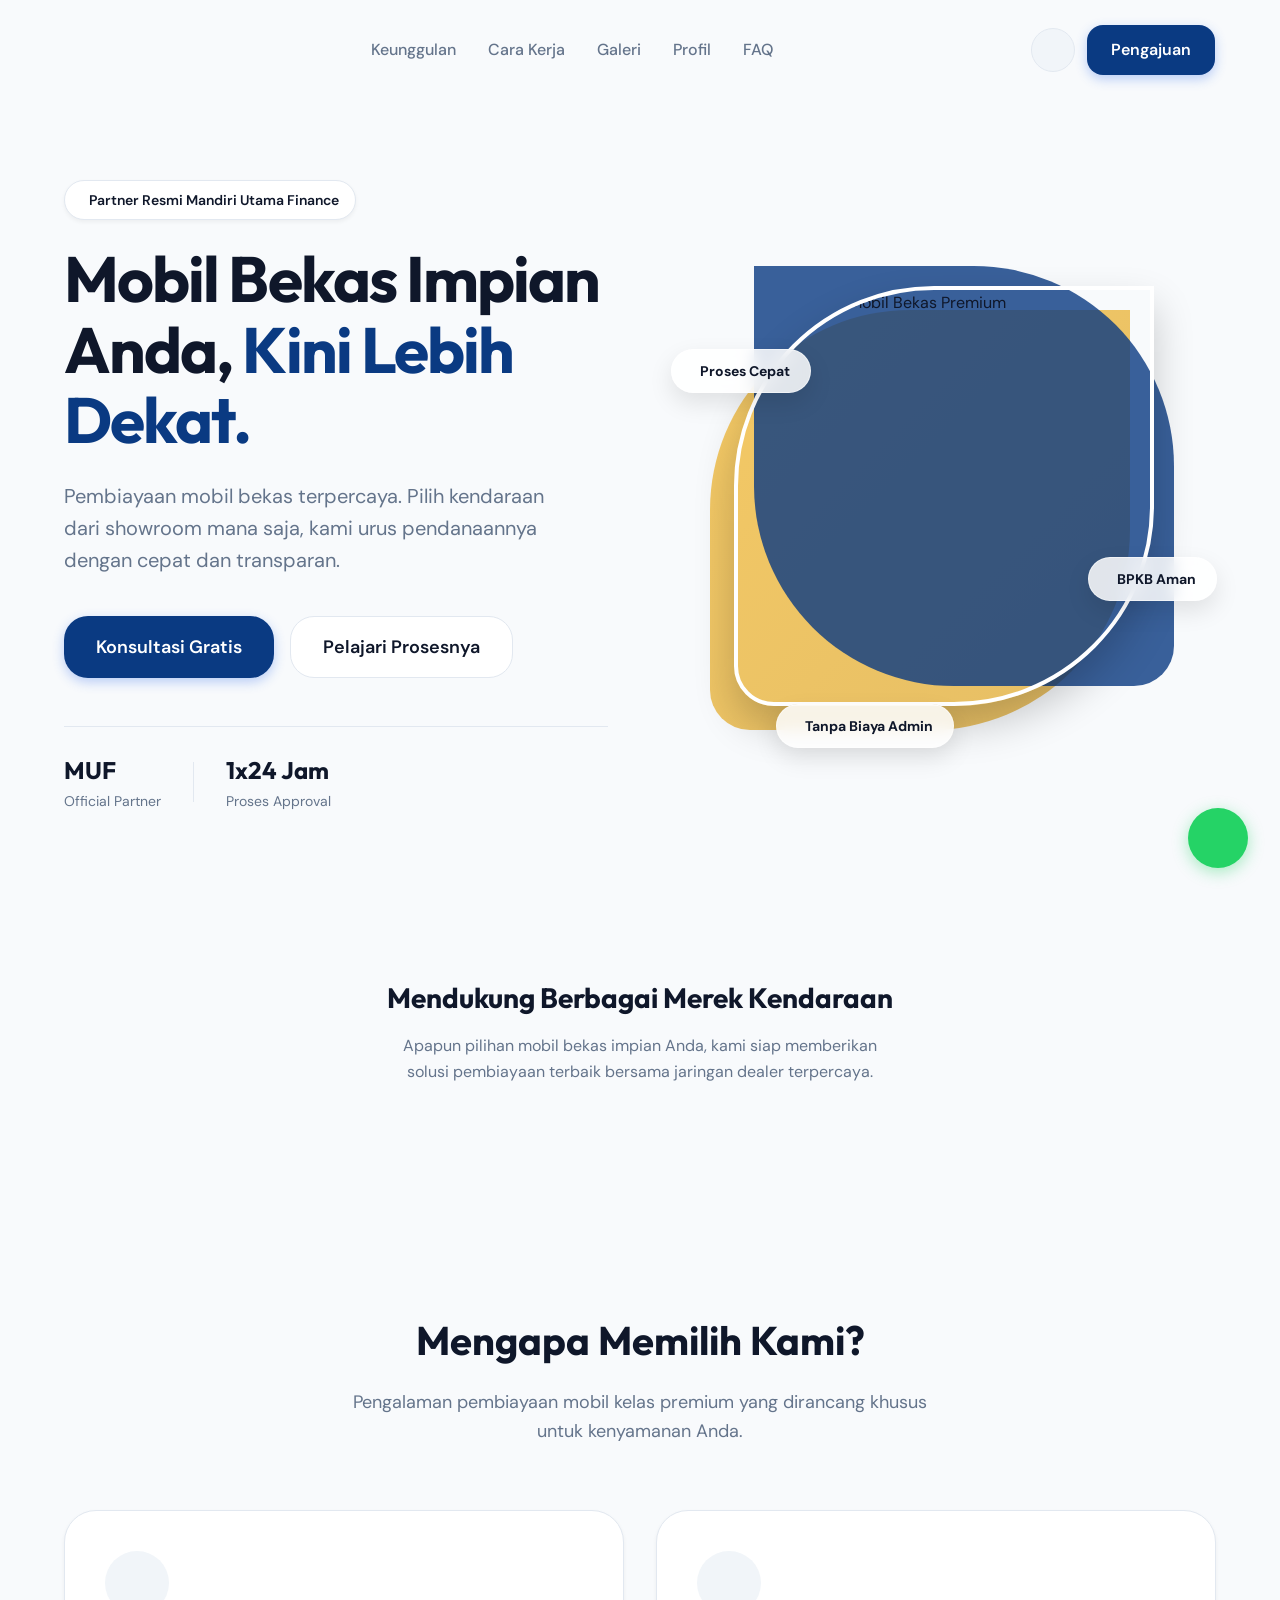
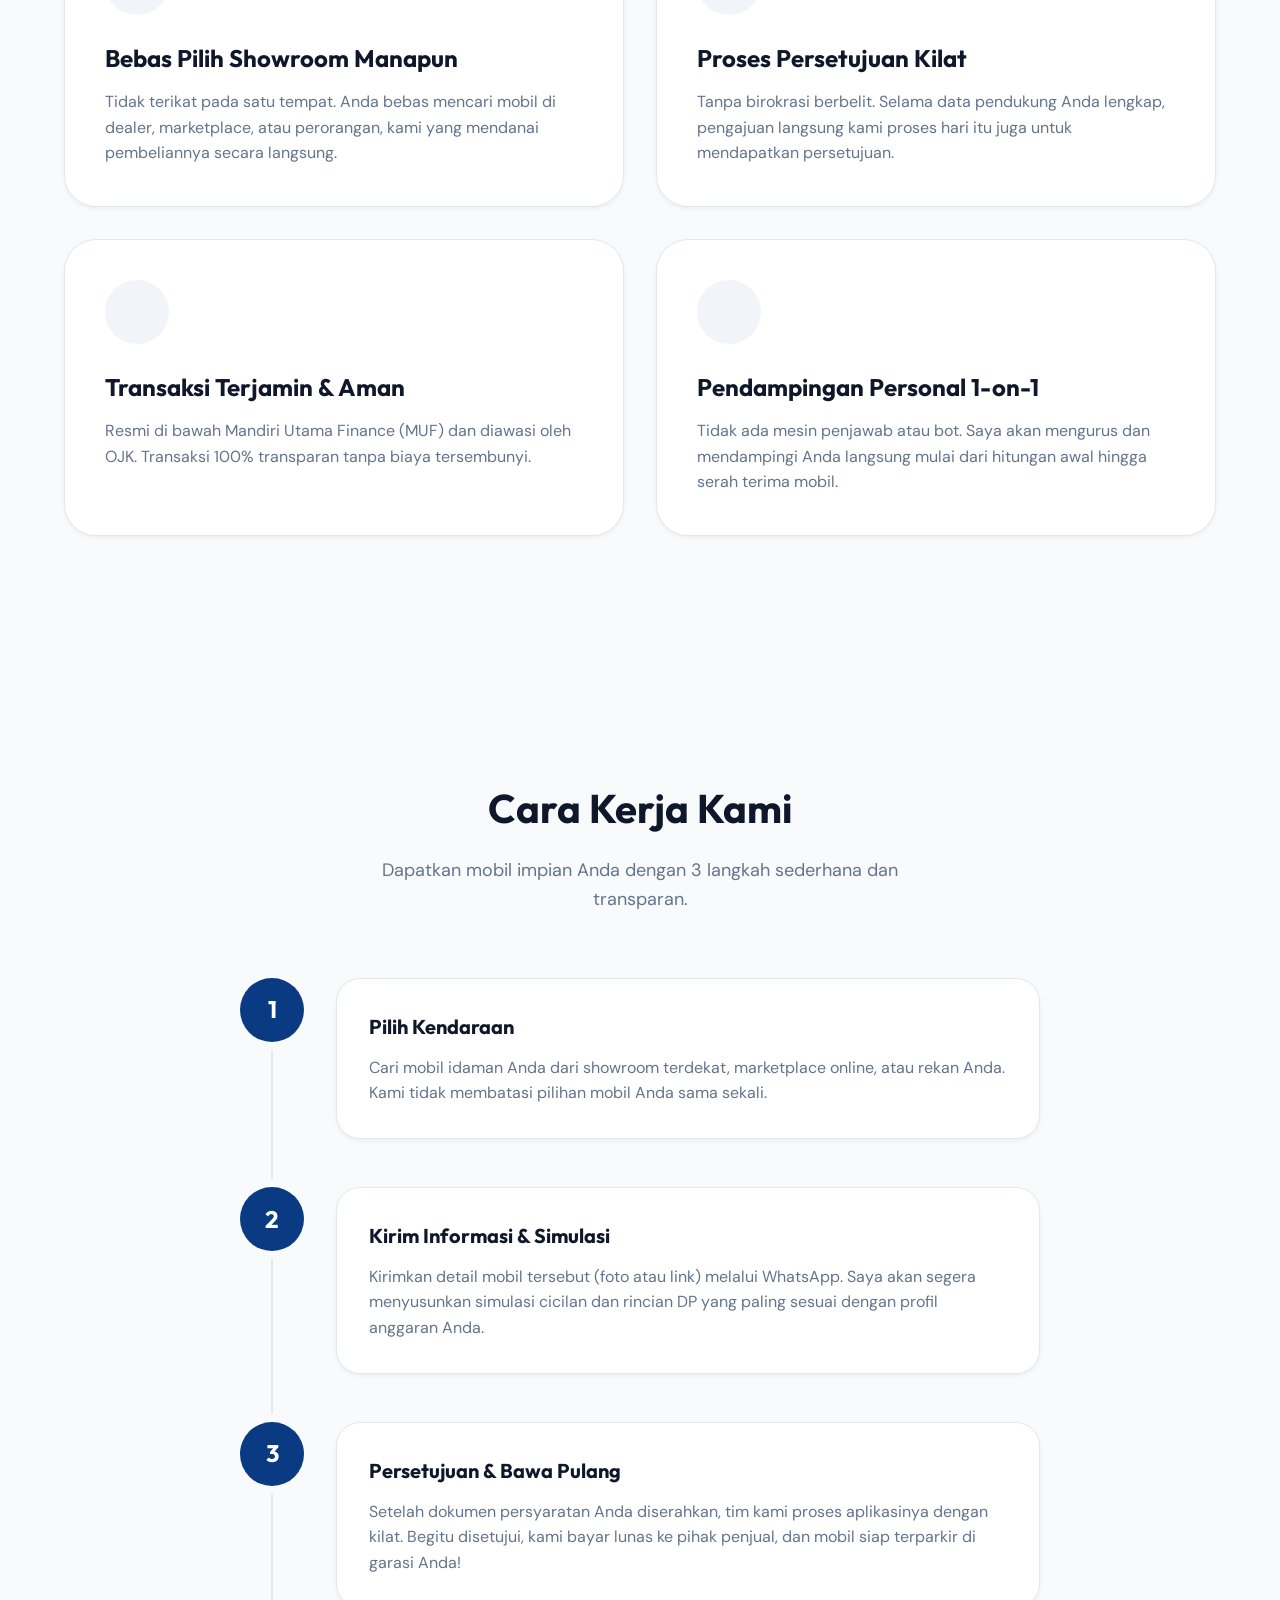
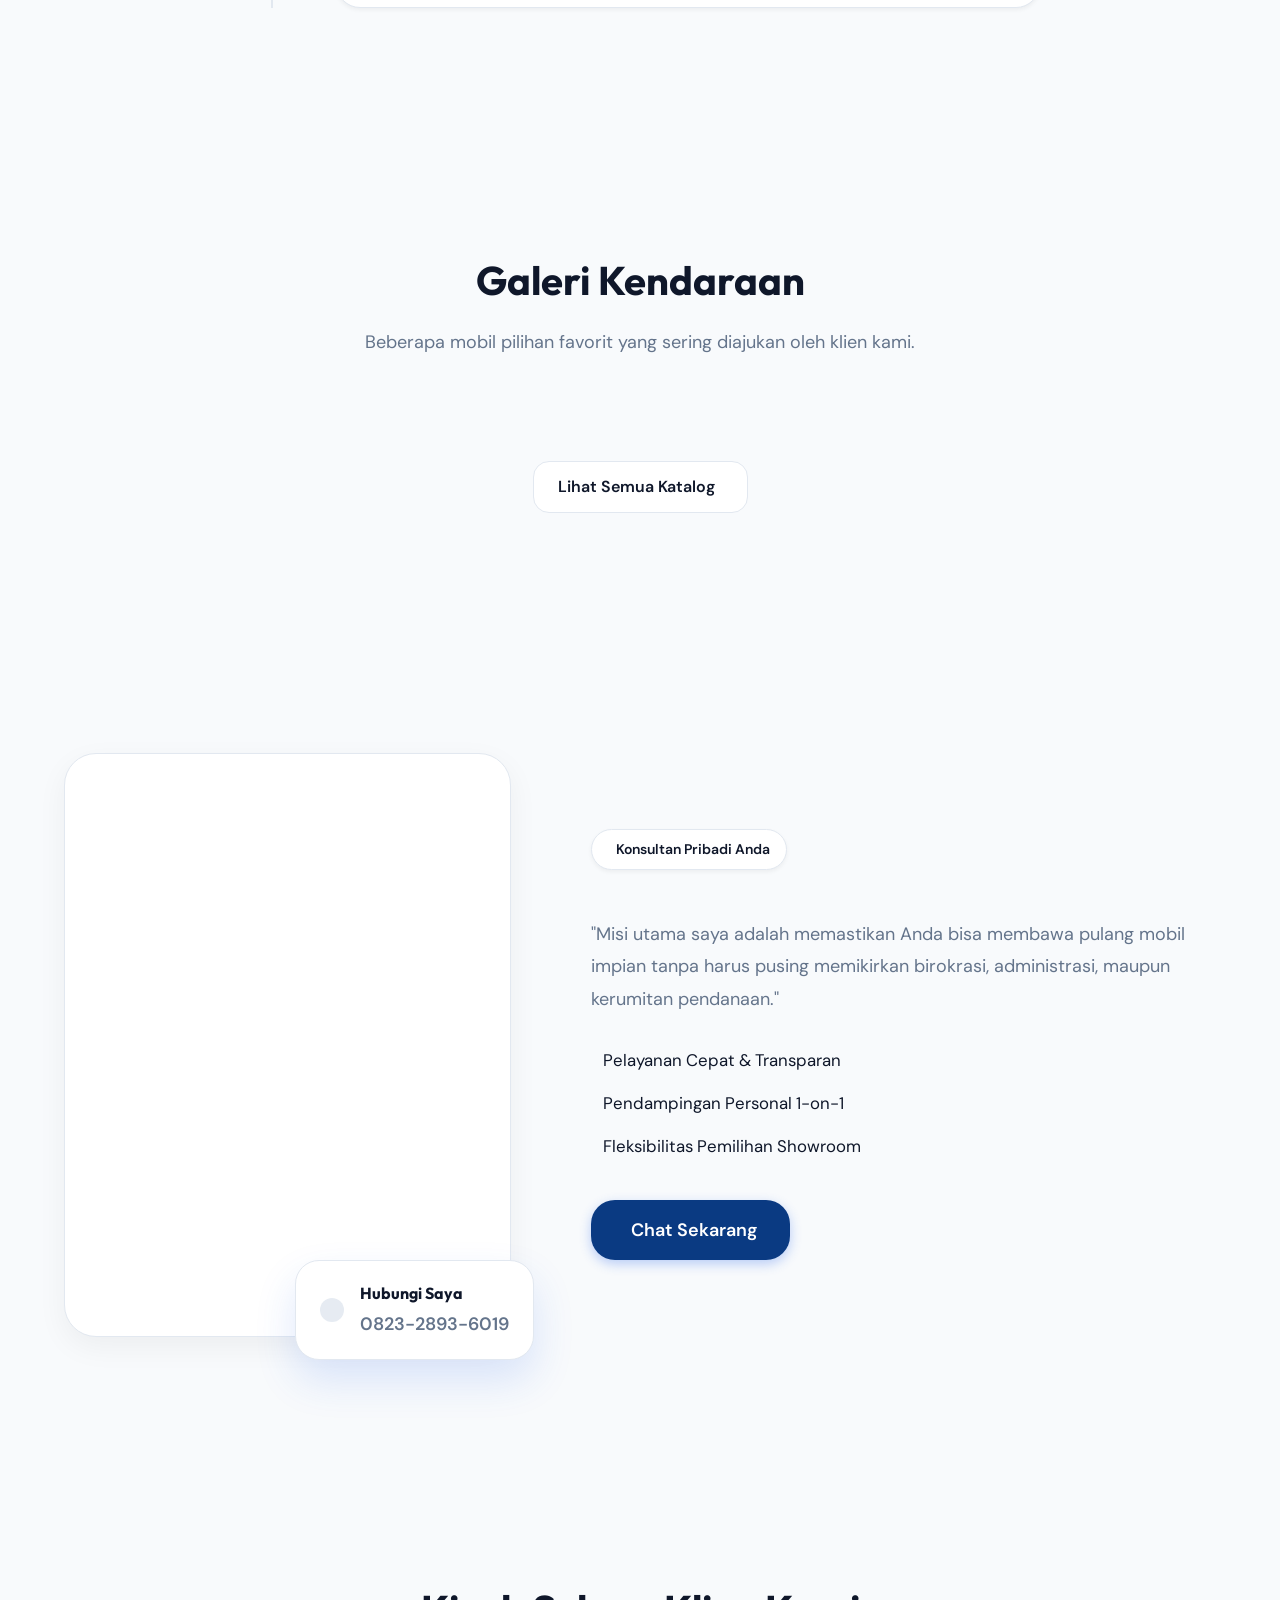
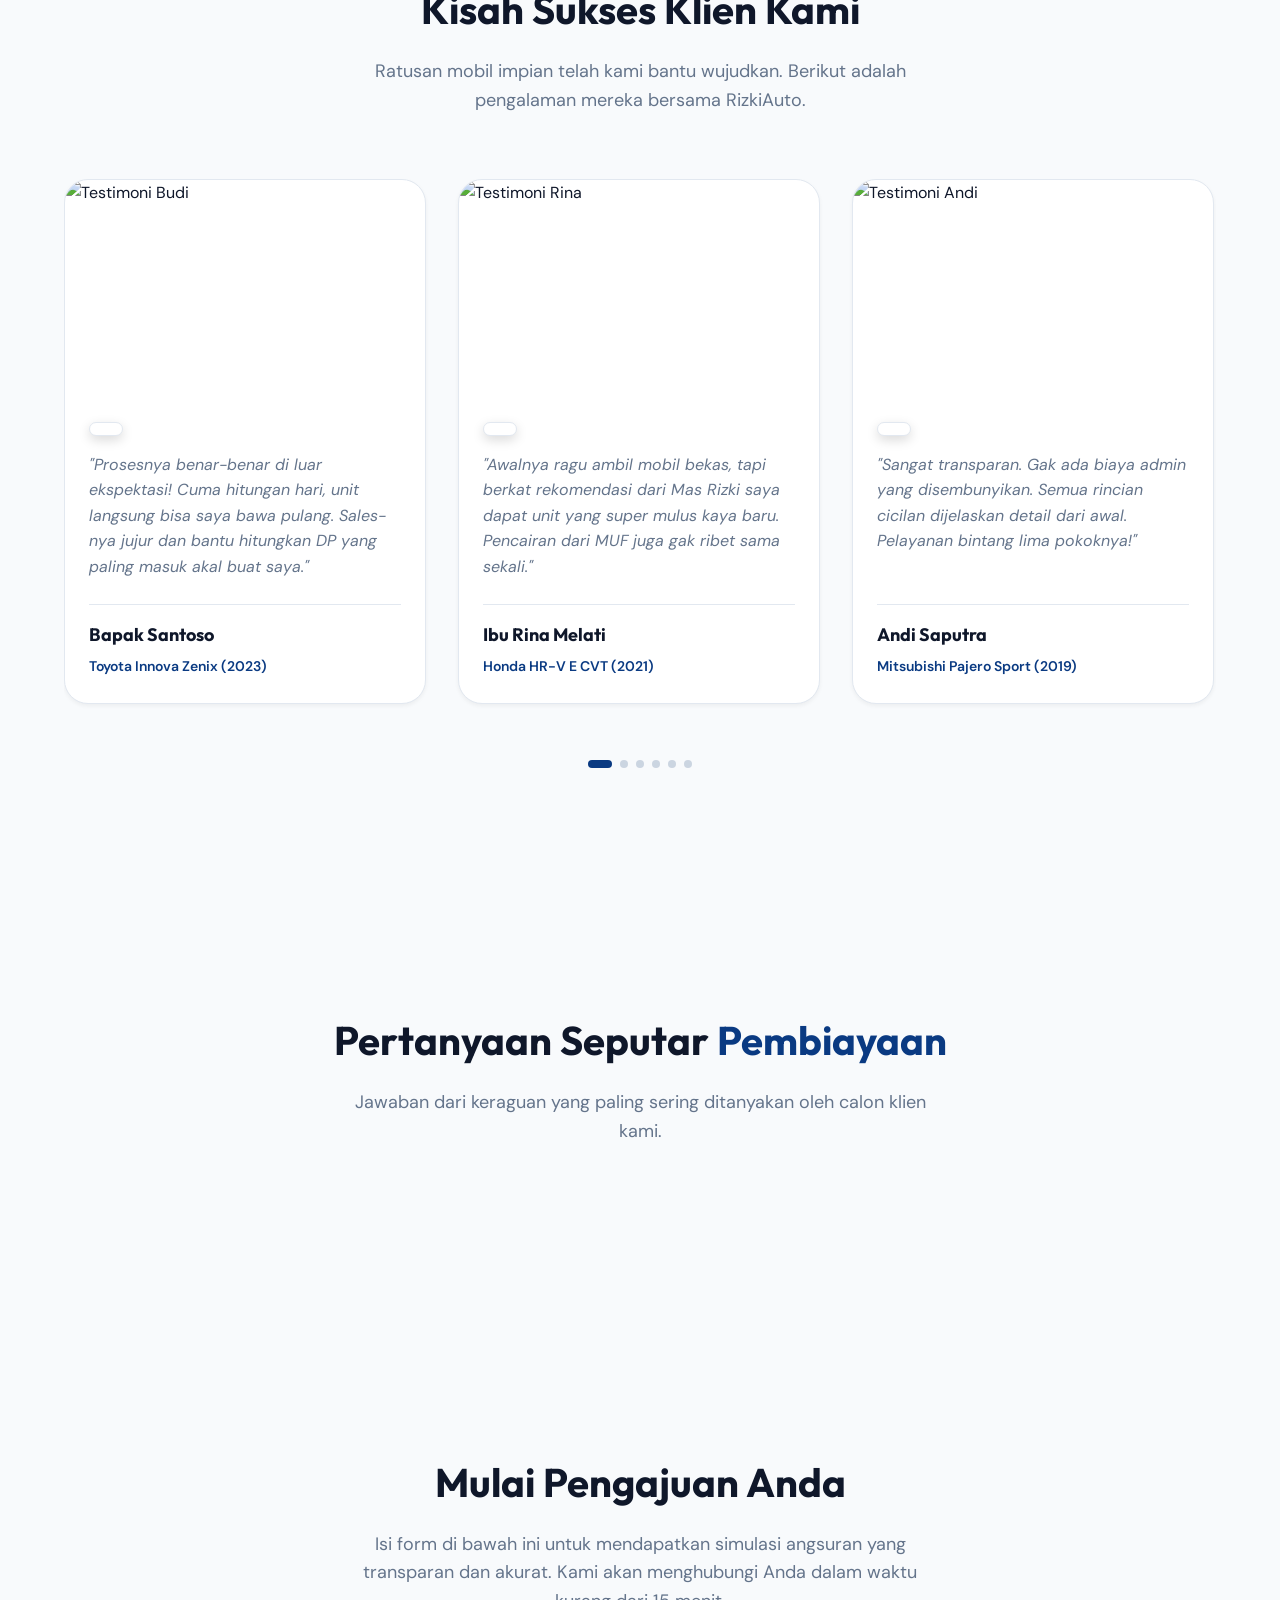
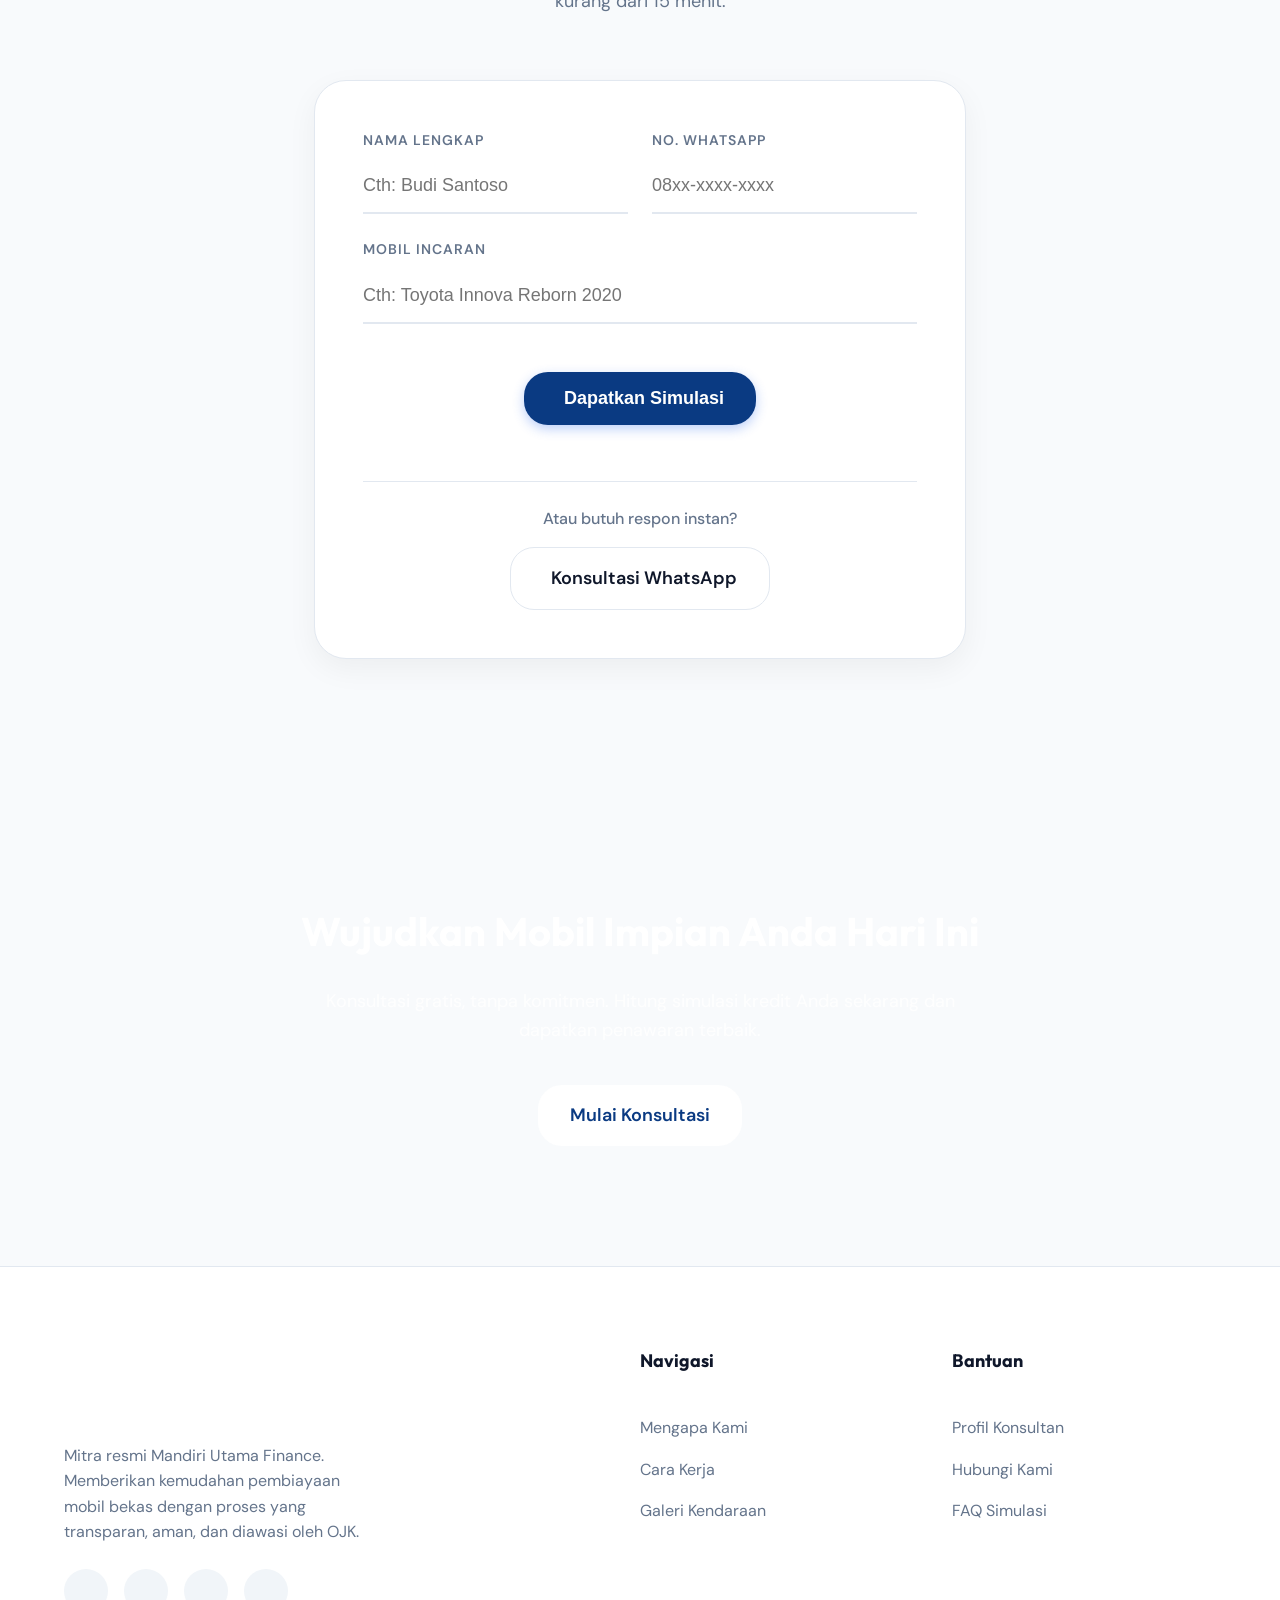
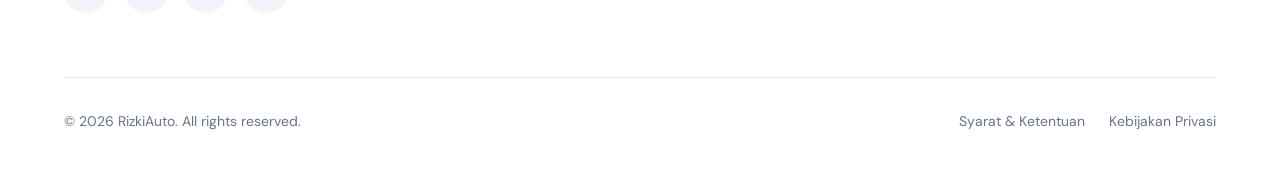
==== commit eb4363fb: "feat: add collapsible sidebar with tooltips to dashboard" ====
--- a/index.html
+++ b/index.html
@@ -581,7 +581,7 @@
     <!-- Supabase JS (Frontend) -->
     <script src="https://cdn.jsdelivr.net/npm/@supabase/supabase-js@2"></script>
     <script src="assets/js/supabase-config.js"></script>
-    <script src="assets/js/script.js?v=62"></script>
+    <script src="assets/js/script.js?v=68"></script>
 </body>
 </html>
 
@@ -680,3 +680,8 @@
 
 
 
+
+
+
+
+
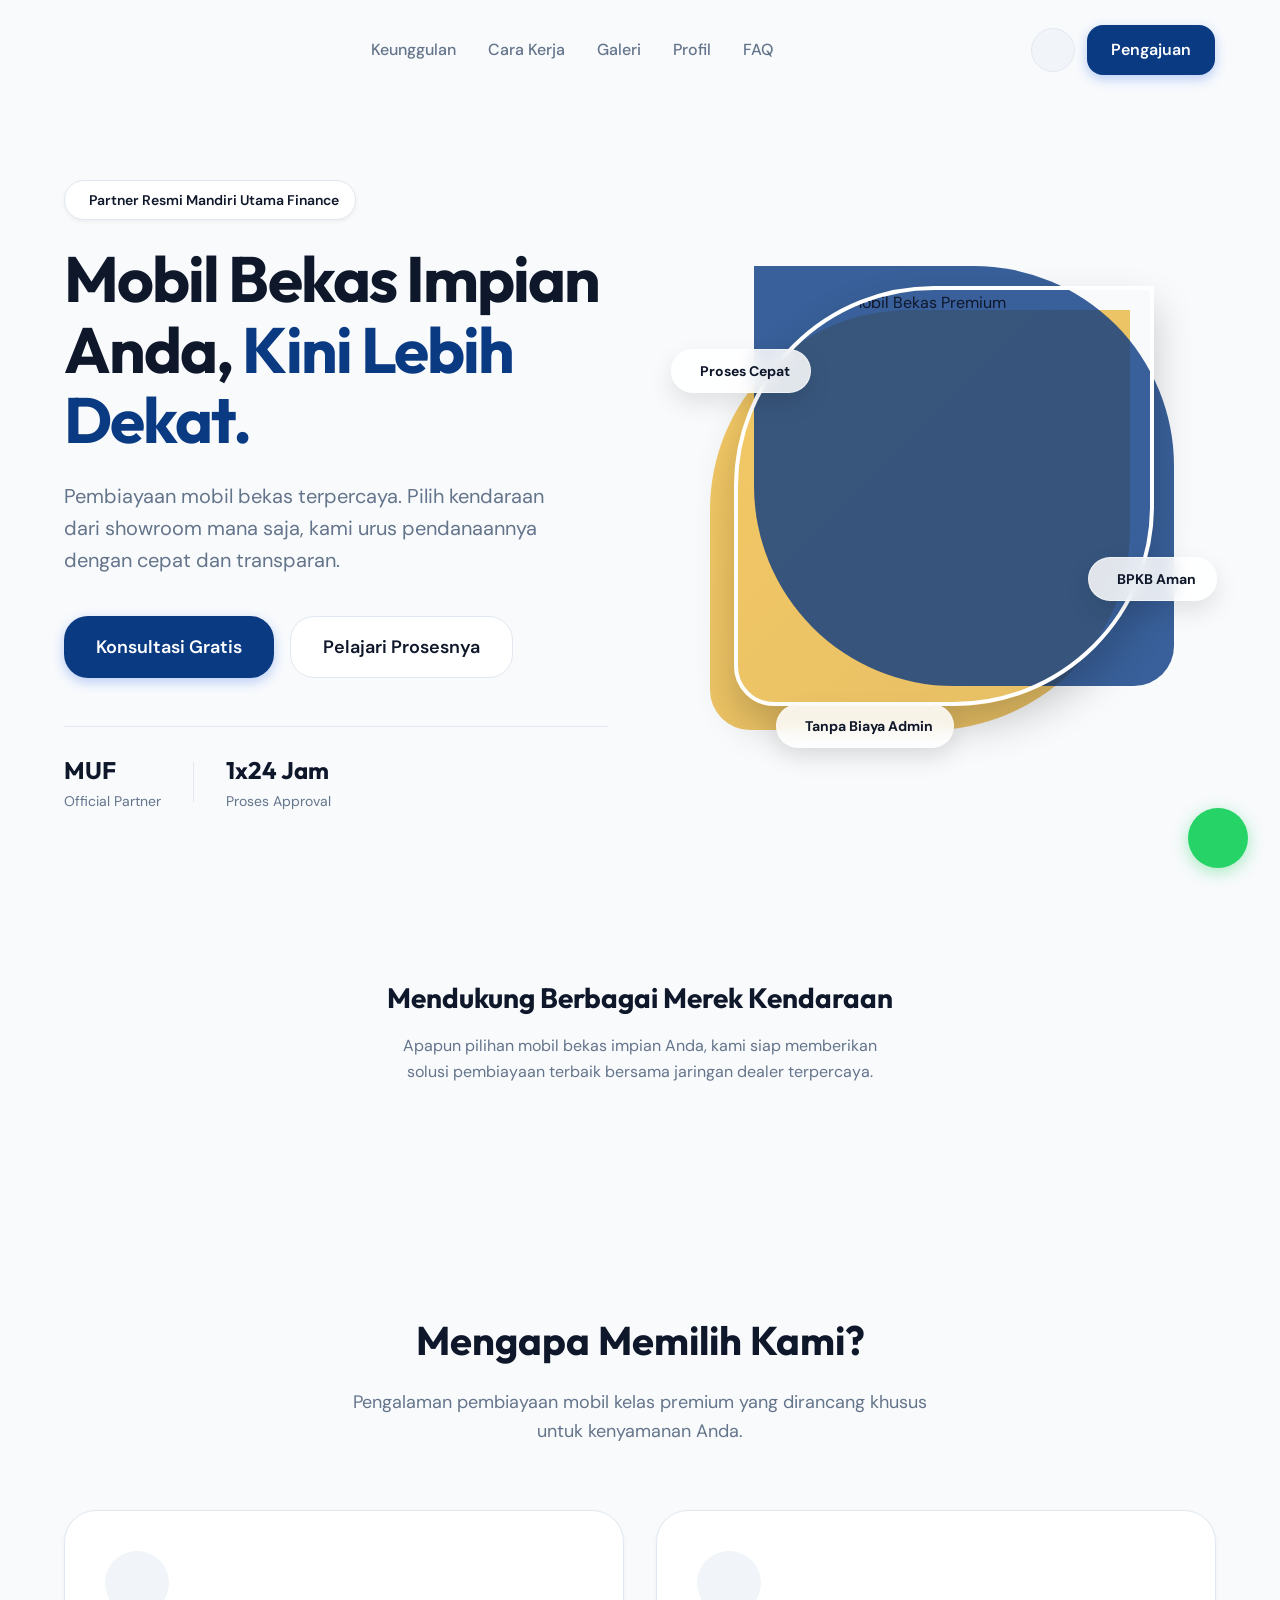
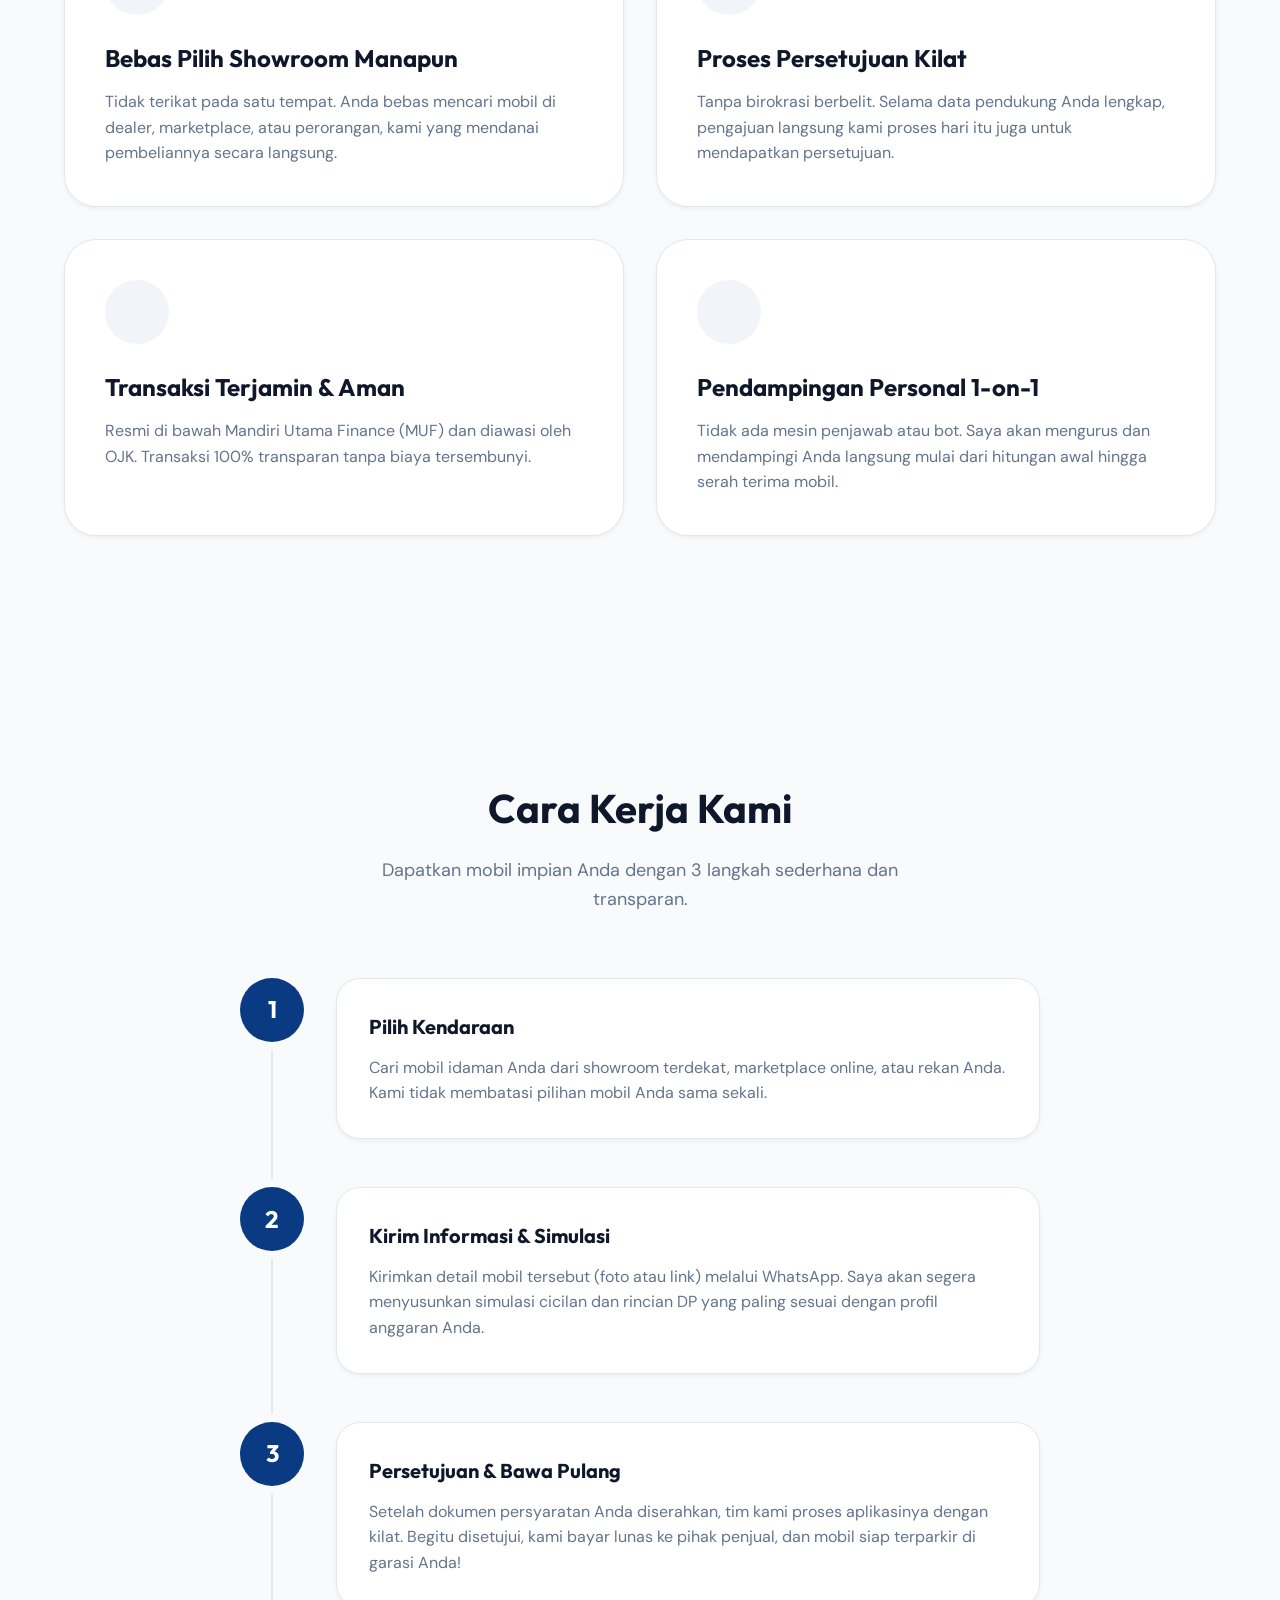
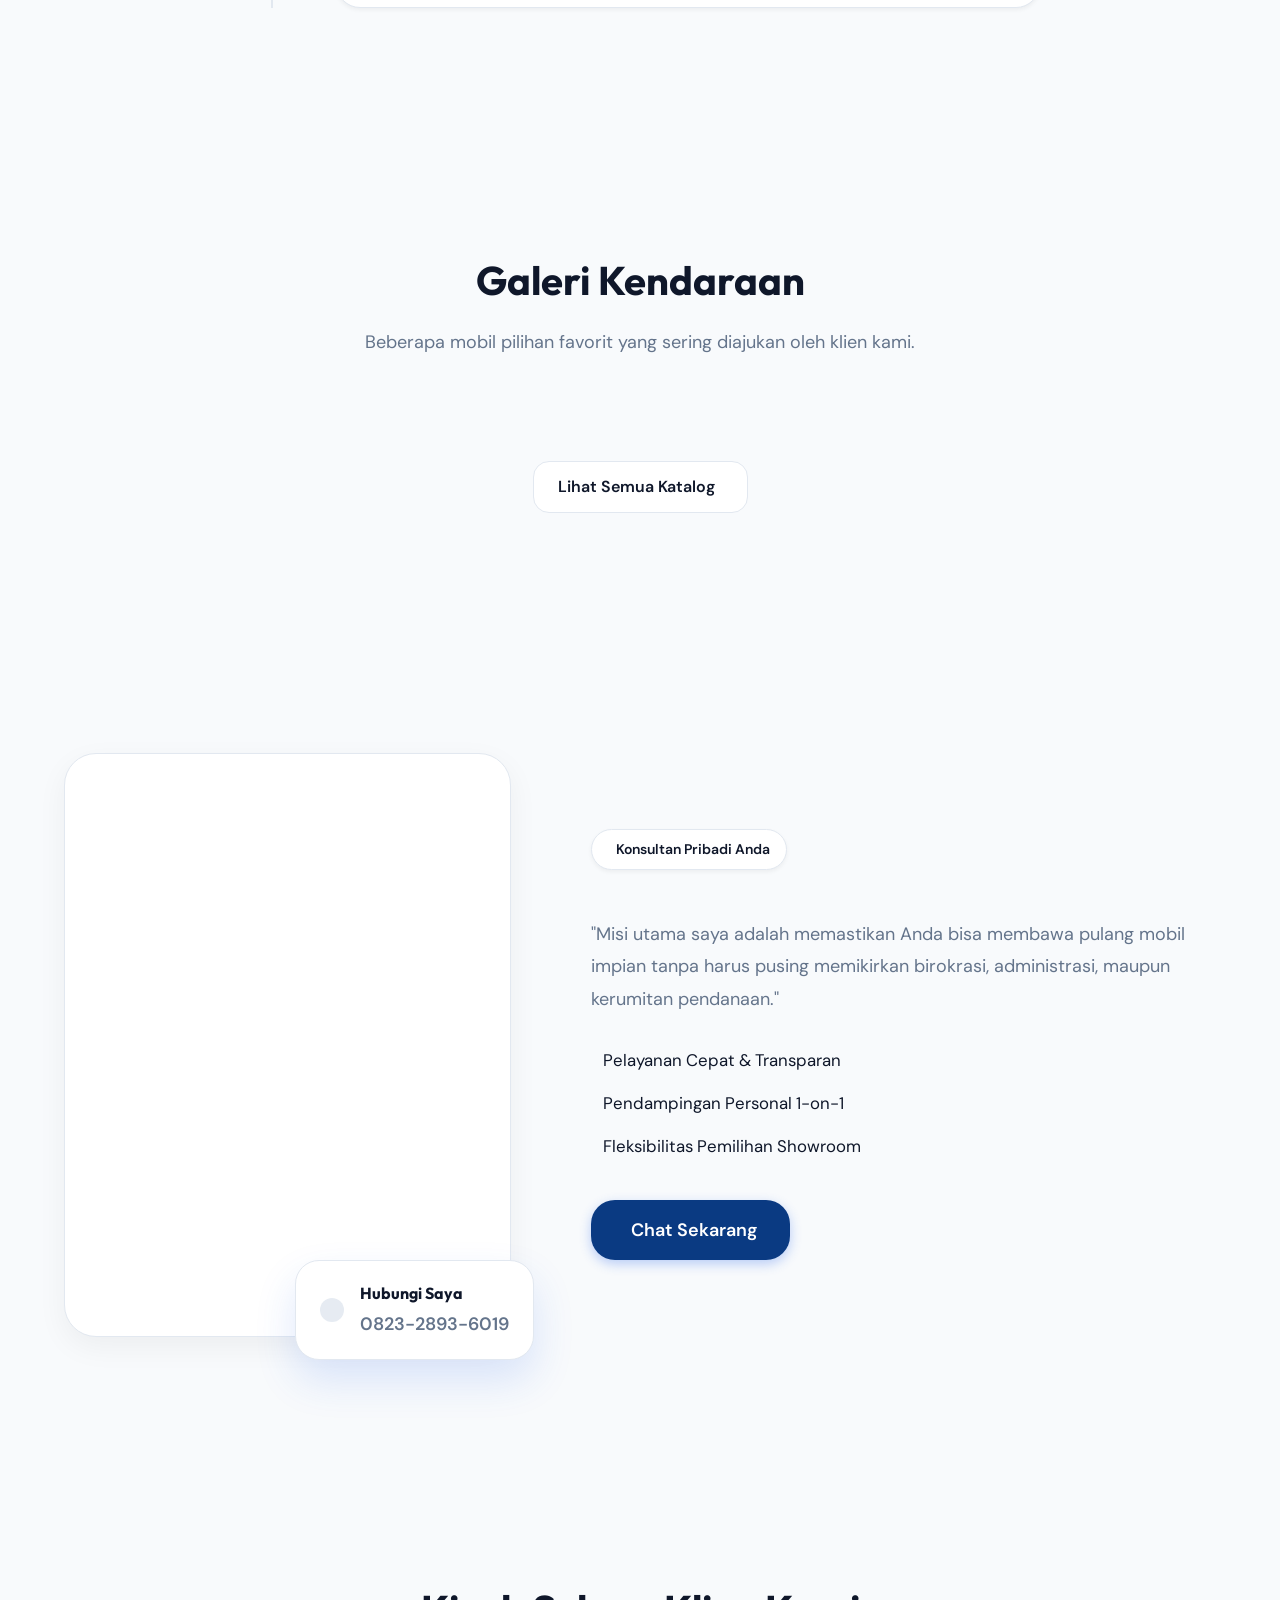
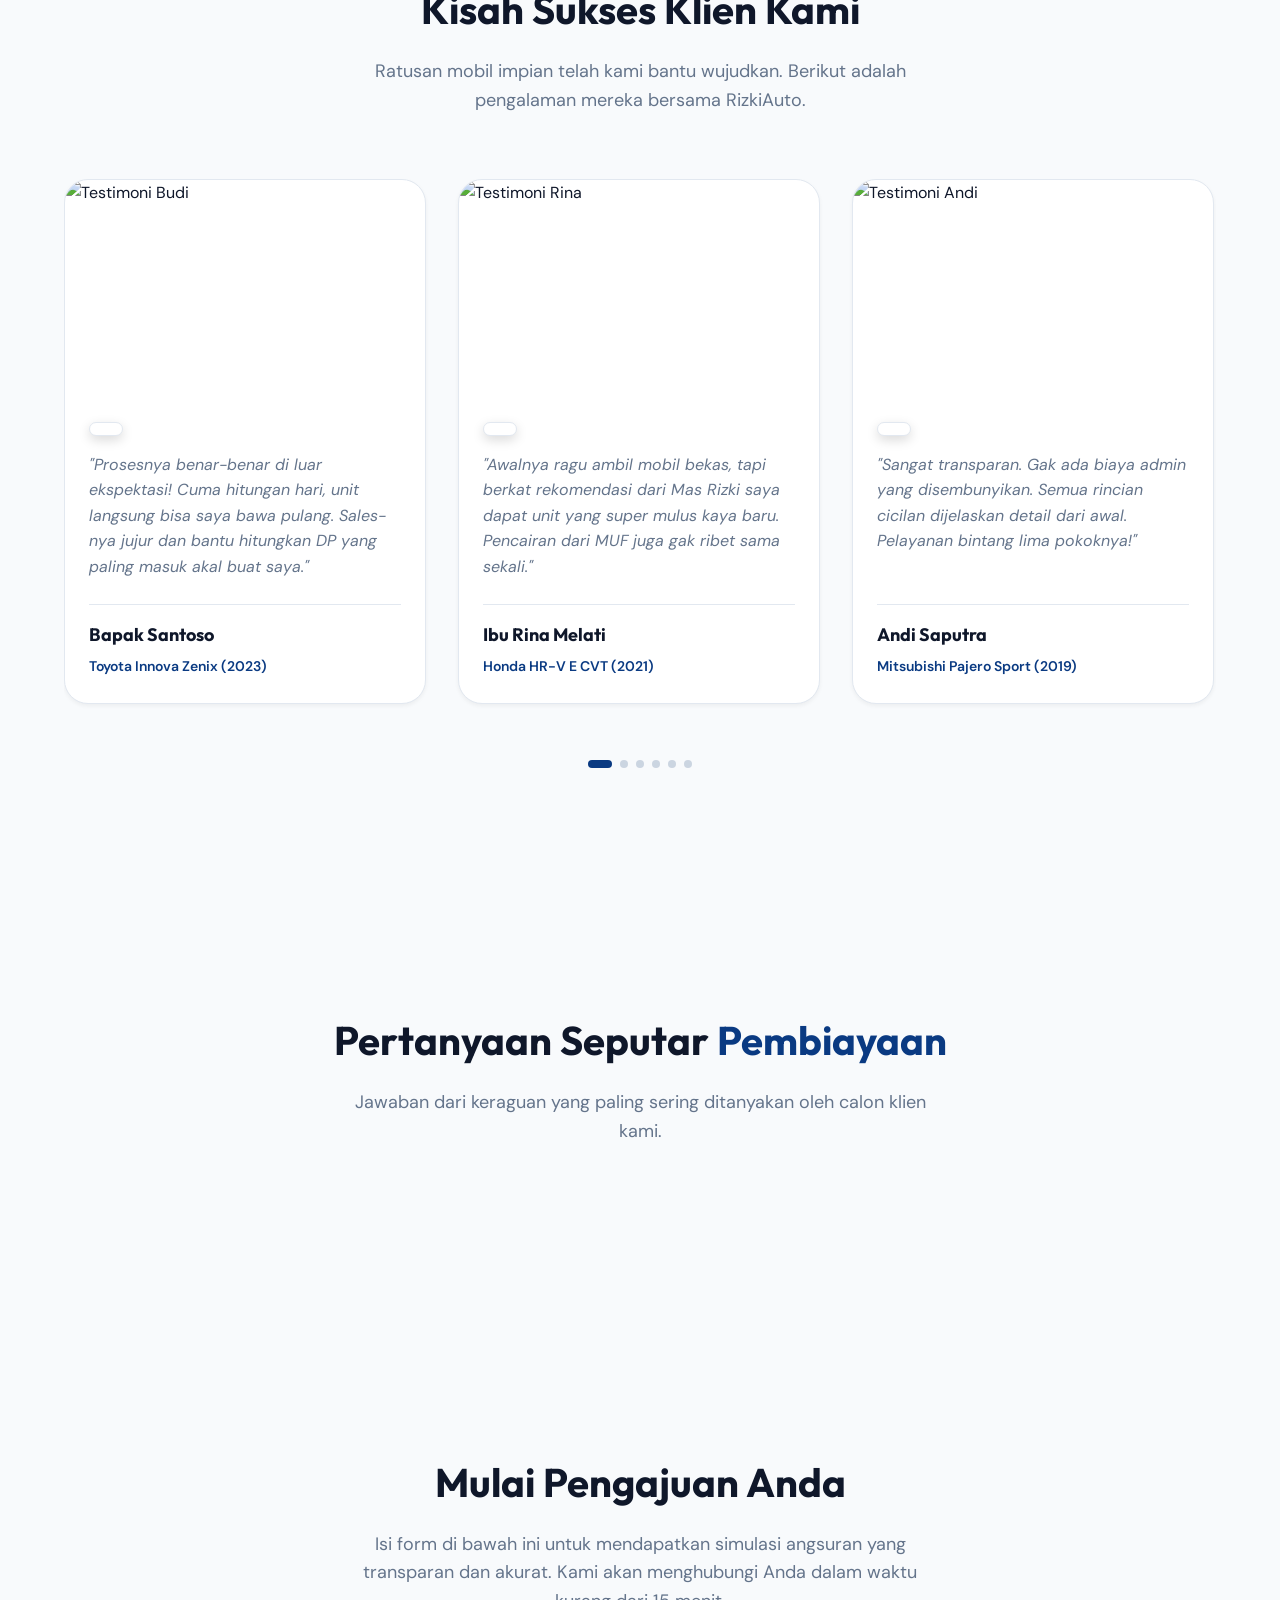
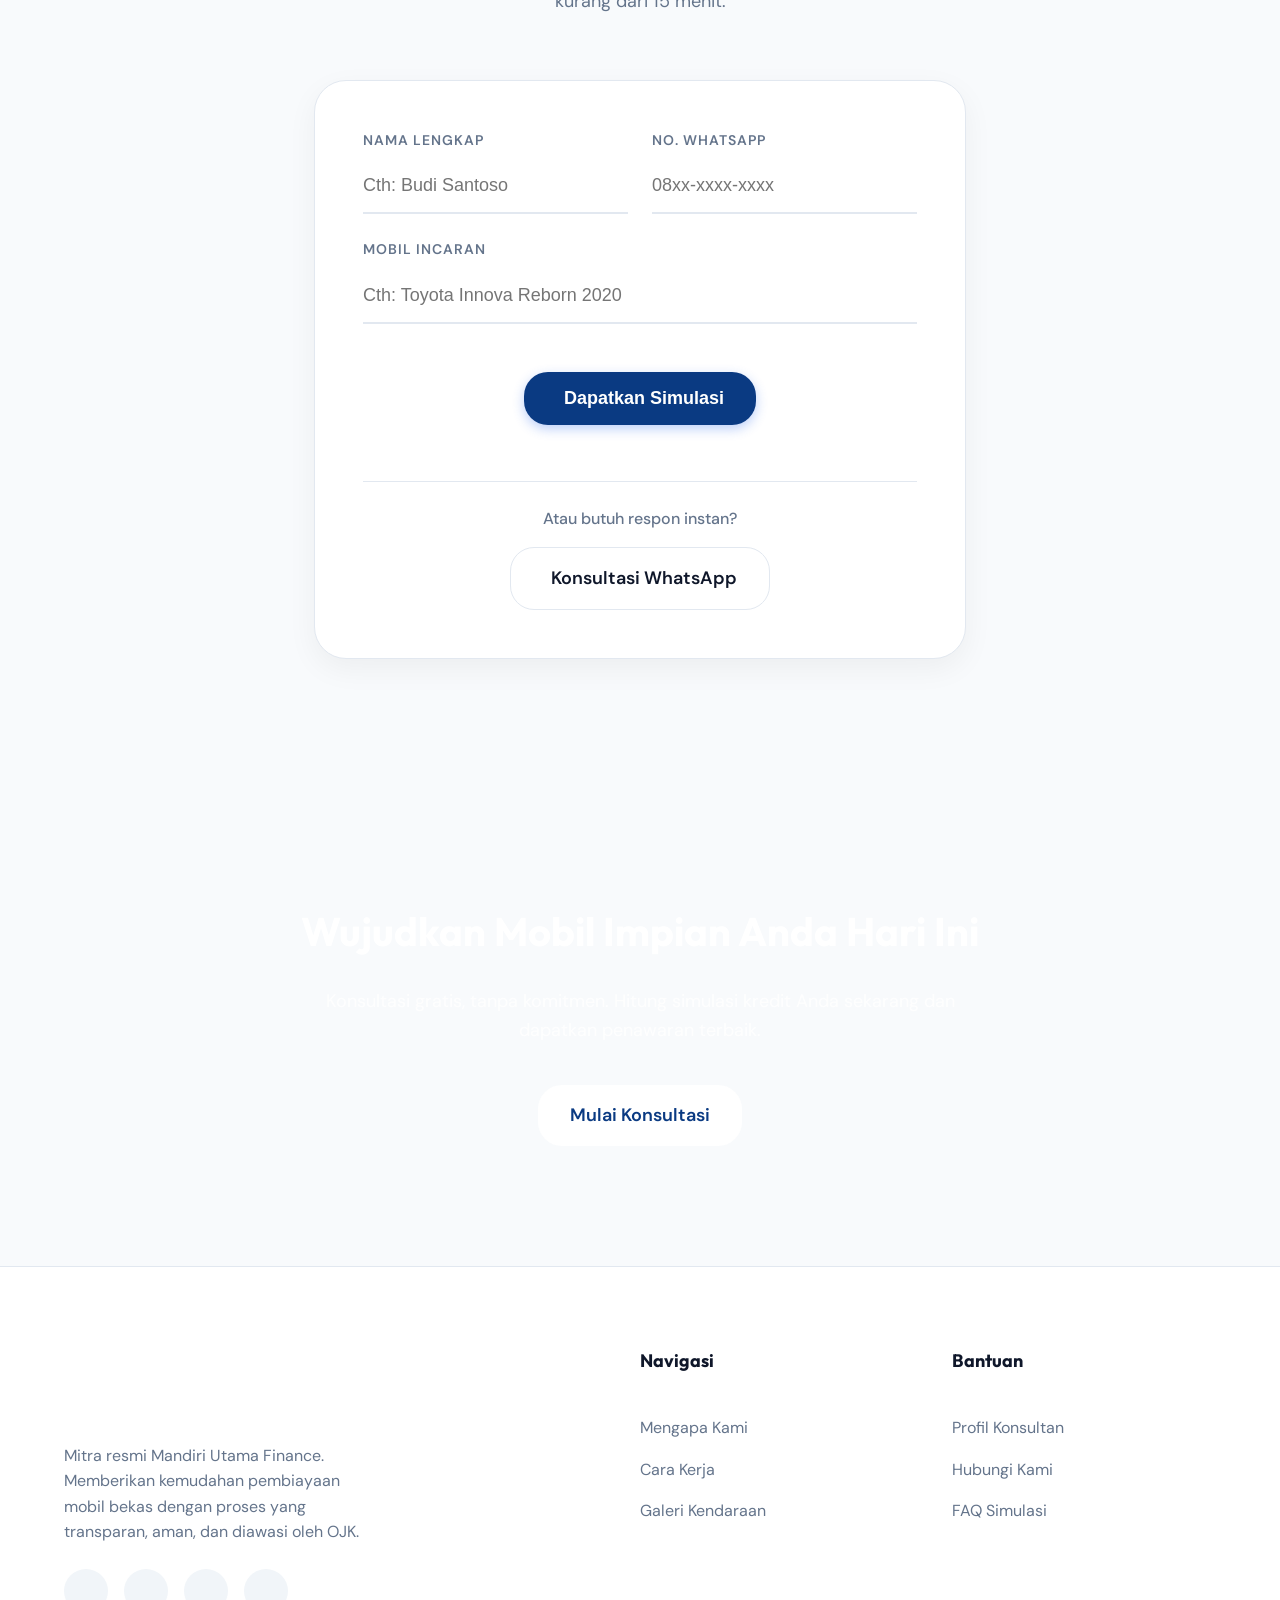
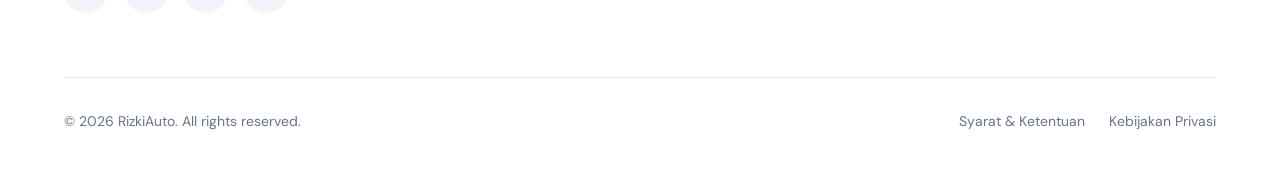
==== commit 08372be0: "feat: implement real database-driven visitor tracking system" ====
--- a/index.html
+++ b/index.html
@@ -581,7 +581,22 @@
     <!-- Supabase JS (Frontend) -->
     <script src="https://cdn.jsdelivr.net/npm/@supabase/supabase-js@2"></script>
     <script src="assets/js/supabase-config.js"></script>
-    <script src="assets/js/script.js?v=68"></script>
+    <script src="assets/js/script.js?v=68">    <script>
+        // Catat kunjungan ke database
+        document.addEventListener('DOMContentLoaded', async () => {
+            if (typeof sbClient !== 'undefined') {
+                try {
+                    // Gunakan sessionStorage agar tidak menambah hitungan setiap kali refresh di sesi yang sama
+                    if (!sessionStorage.getItem('visited')) {
+                        await sbClient.rpc('increment_visitors');
+                        sessionStorage.setItem('visited', 'true');
+                    }
+                } catch (e) {
+                    console.error('Gagal mencatat kunjungan', e);
+                }
+            }
+        });
+    </script>
 </body>
 </html>
 
@@ -685,3 +700,4 @@
 
 
 
+
